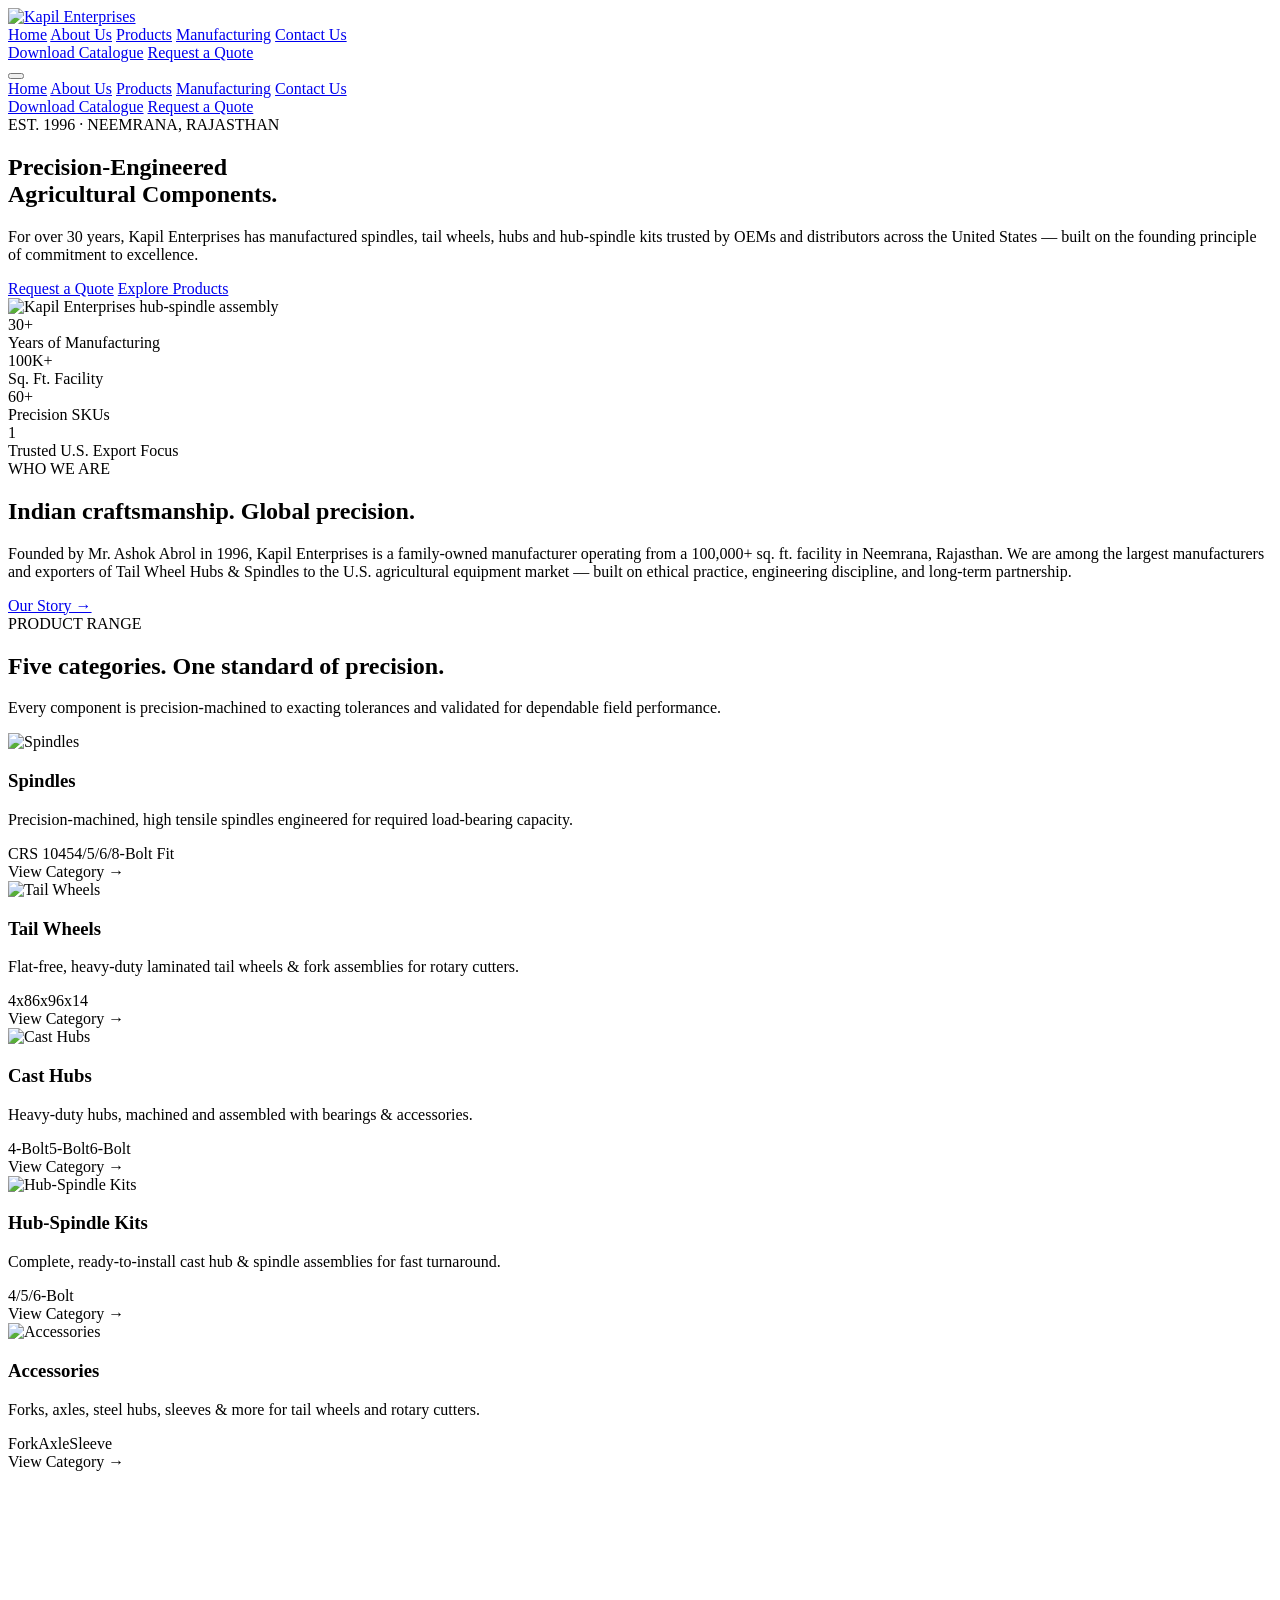
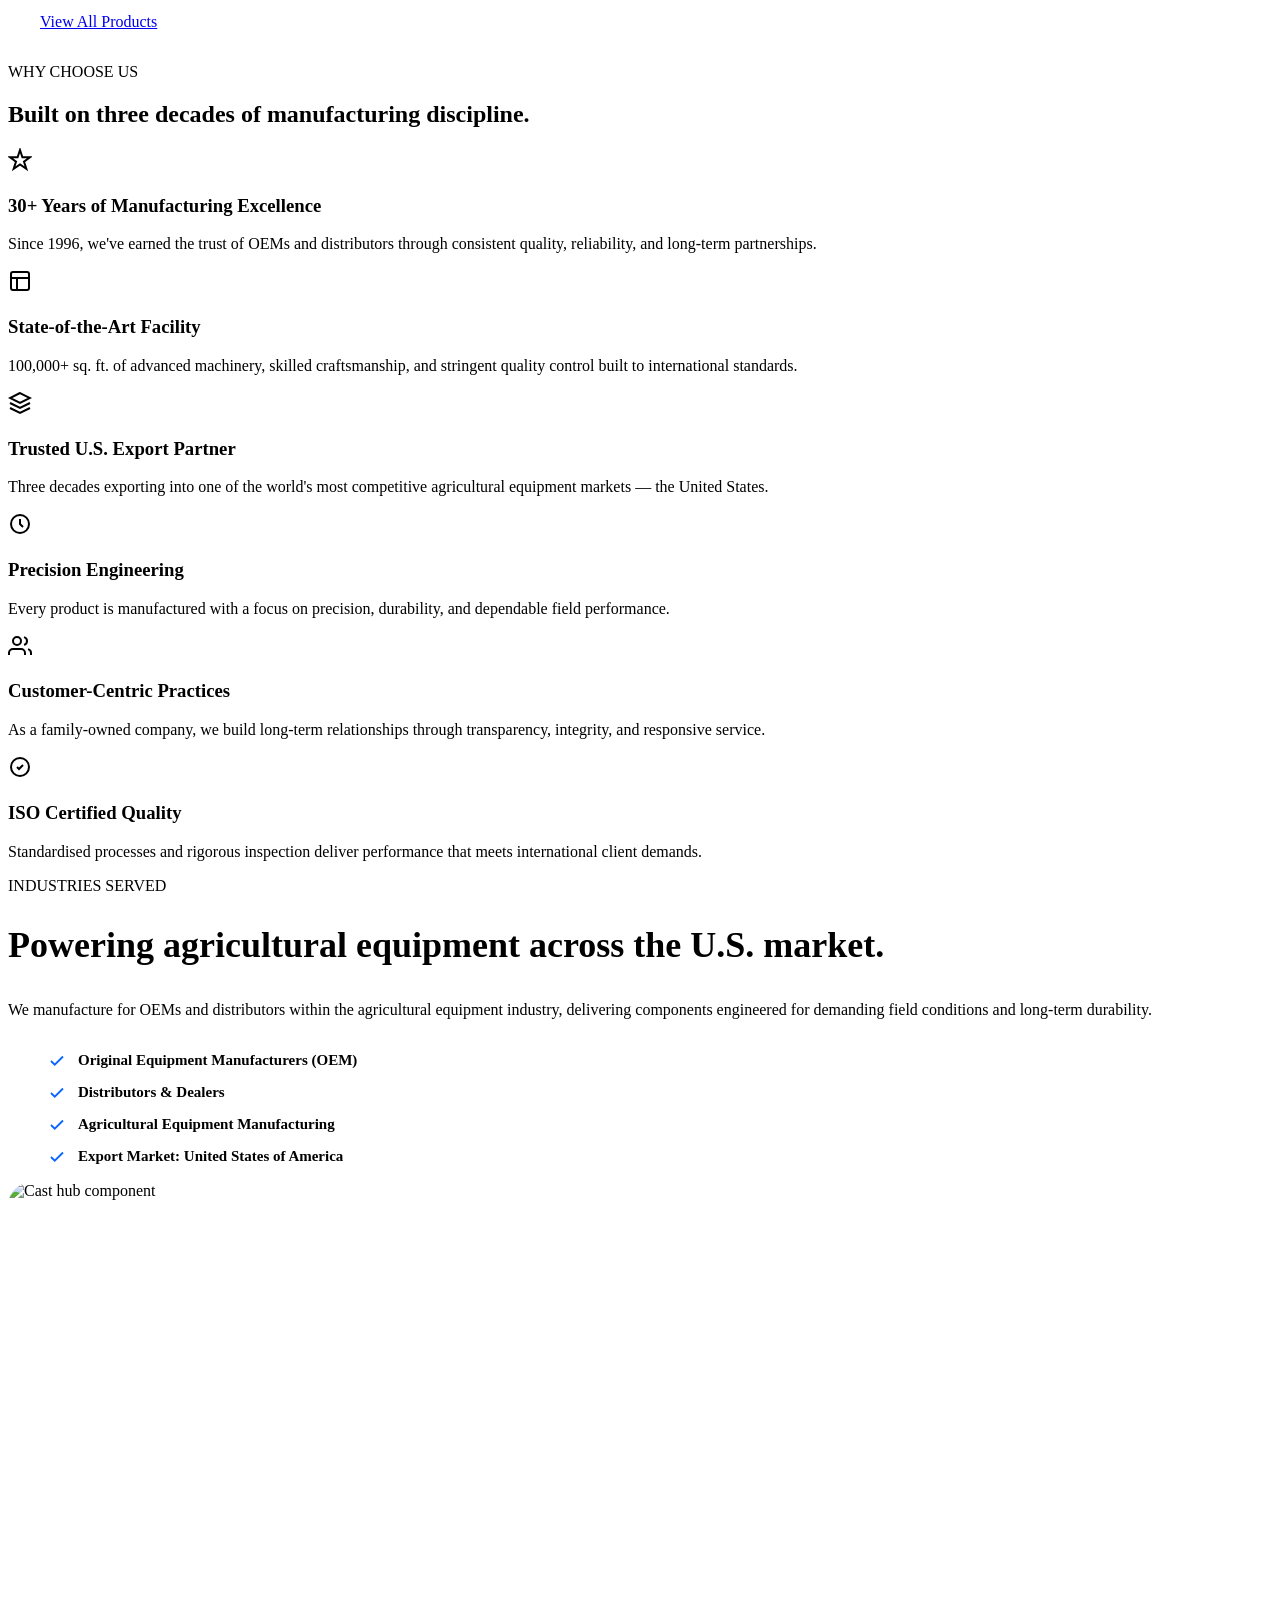
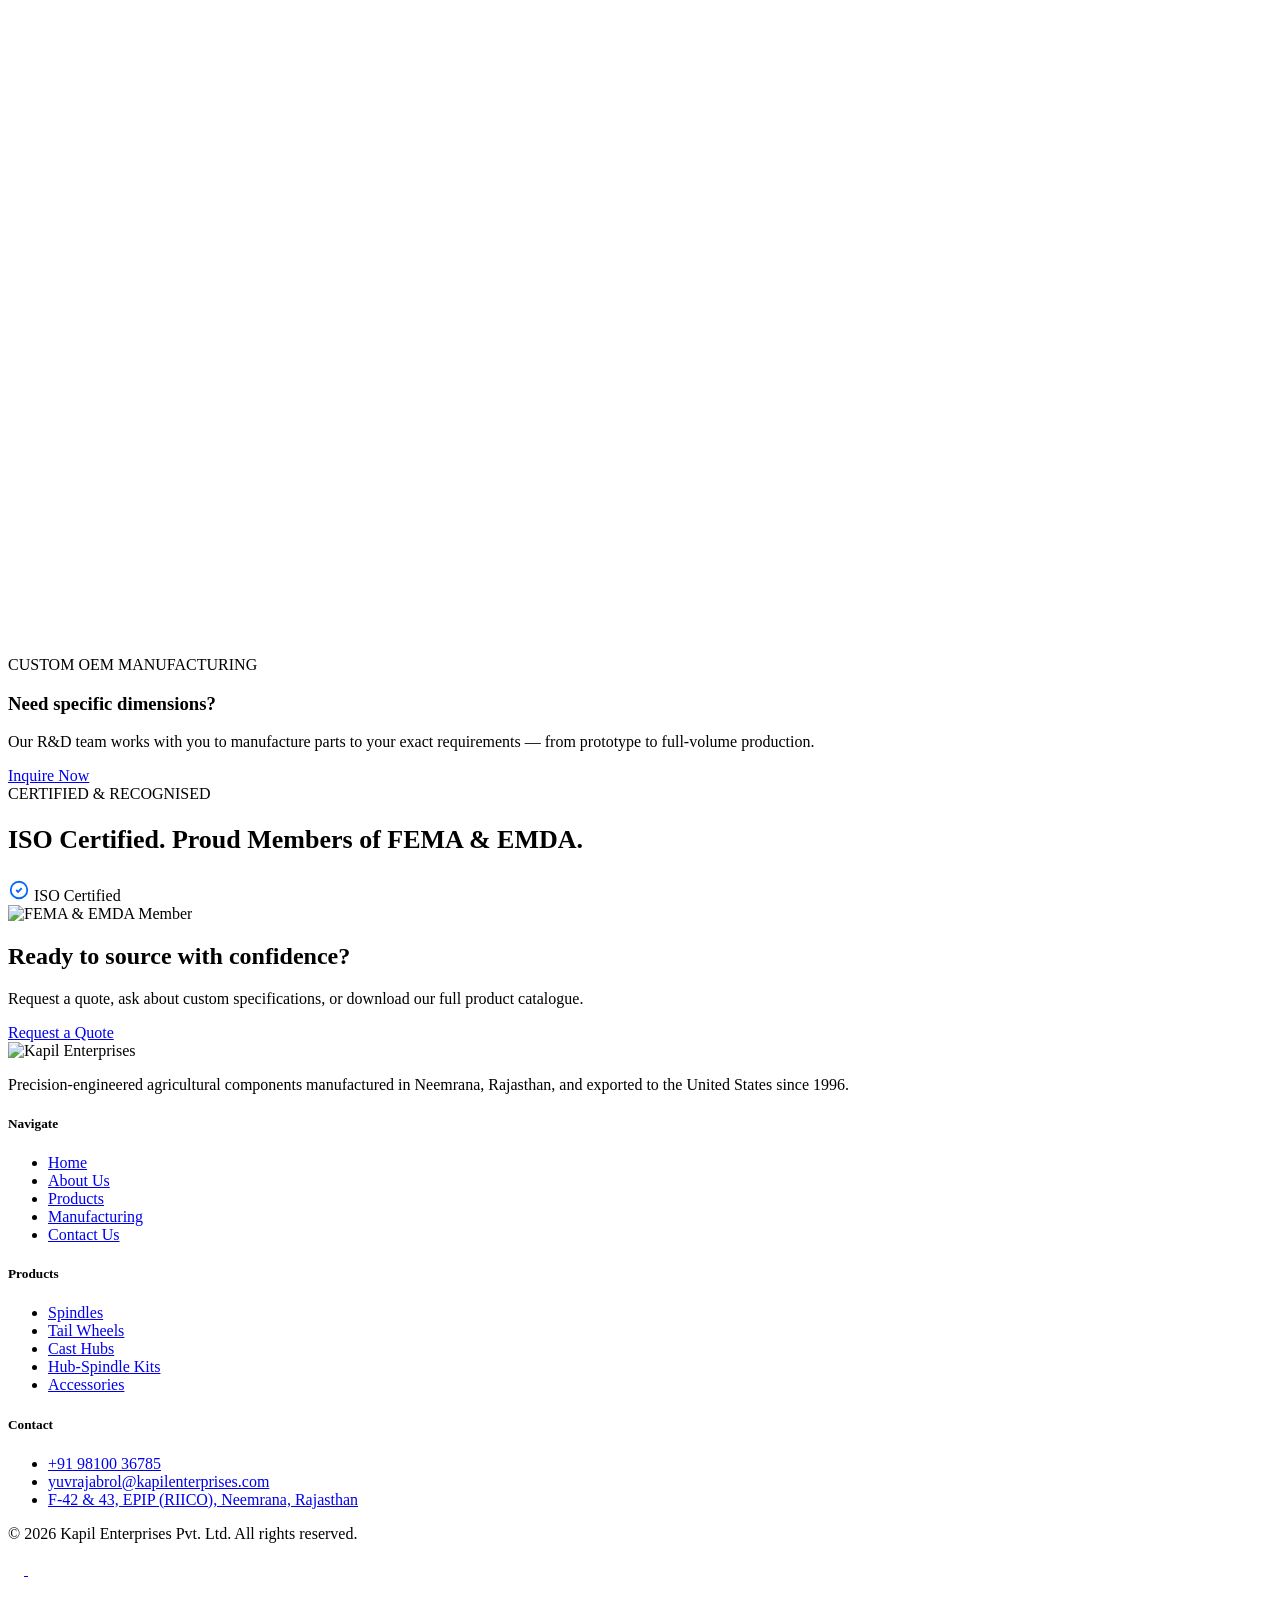
==== index.html @ 3f7c1df2 "Add files via upload" ====
<!DOCTYPE html>
<html lang="en">
<head>
<meta charset="UTF-8">
<meta name="viewport" content="width=device-width, initial-scale=1.0">
<title>Kapil Enterprises | Precision-Engineered Agricultural Components</title>
<meta name="description" content="Kapil Enterprises Pvt. Ltd. — 30+ years manufacturing precision spindles, tail wheels, hubs & hub-spindle kits for the U.S. agricultural equipment market.">
<link rel="stylesheet" href="css/style.css">
</head>
<body>

<!-- ===================== HEADER ===================== -->
<header class="site-header">
  <div class="wrap nav">
    <a href="index.html" class="nav-logo"><img src="images/KEPLLogo.png" alt="Kapil Enterprises"></a>
    <nav class="nav-links">
      <a href="index.html" class="active">Home</a>
      <a href="about.html">About Us</a>
      <a href="products.html">Products</a>
      <a href="manufacturing.html">Manufacturing</a>
      <a href="contact.html">Contact Us</a>
    </nav>
    <div class="nav-cta">
      <a href="contact.html" class="btn btn-secondary btn-sm">Download Catalogue</a>
      <a href="contact.html#inquiry" class="btn btn-primary btn-sm">Request a Quote</a>
    </div>
    <button class="hamburger" aria-label="Menu"><span></span><span></span><span></span></button>
  </div>
  </header>
<div class="mobile-menu">
    <a href="index.html">Home</a>
    <a href="about.html">About Us</a>
    <a href="products.html">Products</a>
    <a href="manufacturing.html">Manufacturing</a>
    <a href="contact.html">Contact Us</a>
    <div class="nav-cta">
      <a href="contact.html" class="btn btn-secondary">Download Catalogue</a>
      <a href="contact.html#inquiry" class="btn btn-primary">Request a Quote</a>
    </div>
  </div>


<!-- ===================== HERO ===================== -->
<section class="hero">
  <div class="wrap hero-grid">
    <div class="reveal in">
      <span class="tag">EST. 1996 · NEEMRANA, RAJASTHAN</span>
      <h1>Precision-Engineered<br>Agricultural Components.</h1>
      <p class="lede">For over 30 years, Kapil Enterprises has manufactured spindles, tail wheels, hubs and hub-spindle kits trusted by OEMs and distributors across the United States — built on the founding principle of commitment to excellence.</p>
      <div class="hero-actions">
        <a href="contact.html#inquiry" class="btn btn-primary">Request a Quote</a>
        <a href="products.html" class="btn btn-secondary">Explore Products</a>
      </div>
    </div>
    <div class="hero-visual reveal in">
      <img src="images/products/spotlight_3.jpg" alt="Kapil Enterprises hub-spindle assembly">
    </div>
  </div>
</section>

<!-- ===================== TRUST STRIP ===================== -->
<div class="stat-strip">
  <div class="wrap stat-grid">
    <div class="reveal"><div class="num" data-count="30" data-suffix="+">30+</div><div class="label">Years of Manufacturing</div></div>
    <div class="reveal"><div class="num" data-count="100" data-suffix="K+">100K+</div><div class="label">Sq. Ft. Facility</div></div>
    <div class="reveal"><div class="num" data-count="60" data-suffix="+">60+</div><div class="label">Precision SKUs</div></div>
    <div class="reveal"><div class="num" data-count="1" data-suffix=" Market">1</div><div class="label">Trusted U.S. Export Focus</div></div>
  </div>
</div>

<!-- ===================== INTRO ===================== -->
<section>
  <div class="wrap">
    <div class="section-head reveal">
      <span class="tag">WHO WE ARE</span>
      <h2>Indian craftsmanship. Global precision.</h2>
      <p>Founded by Mr. Ashok Abrol in 1996, Kapil Enterprises is a family-owned manufacturer operating from a 100,000+ sq. ft. facility in Neemrana, Rajasthan. We are among the largest manufacturers and exporters of Tail Wheel Hubs & Spindles to the U.S. agricultural equipment market — built on ethical practice, engineering discipline, and long-term partnership.</p>
    </div>
    <a href="about.html" class="btn btn-secondary">Our Story →</a>
  </div>
</section>

<!-- ===================== FEATURED PRODUCTS ===================== -->
<section class="section-soft">
  <div class="wrap">
    <div class="section-head reveal">
      <span class="tag">PRODUCT RANGE</span>
      <h2>Five categories. One standard of precision.</h2>
      <p>Every component is precision-machined to exacting tolerances and validated for dependable field performance.</p>
    </div>
    <div class="grid grid-3">

      <div class="card product-card reveal">
        <div class="img-wrap"><img src="images/products/spotlight_0.jpg" alt="Spindles"></div>
        <div class="body">
          <h3>Spindles</h3>
          <p>Precision-machined, high tensile spindles engineered for required load-bearing capacity.</p>
          <div class="specs"><span>CRS 1045</span><span>4/5/6/8-Bolt Fit</span></div>
          <div class="row"><span class="link">View Category →</span></div>
        </div>
      </div>

      <div class="card product-card reveal">
        <div class="img-wrap"><img src="images/products/spotlight_1.jpg" alt="Tail Wheels"></div>
        <div class="body">
          <h3>Tail Wheels</h3>
          <p>Flat-free, heavy-duty laminated tail wheels & fork assemblies for rotary cutters.</p>
          <div class="specs"><span>4x8</span><span>6x9</span><span>6x14</span></div>
          <div class="row"><span class="link">View Category →</span></div>
        </div>
      </div>

      <div class="card product-card reveal">
        <div class="img-wrap"><img src="images/products/spotlight_2.jpg" alt="Cast Hubs"></div>
        <div class="body">
          <h3>Cast Hubs</h3>
          <p>Heavy-duty hubs, machined and assembled with bearings & accessories.</p>
          <div class="specs"><span>4-Bolt</span><span>5-Bolt</span><span>6-Bolt</span></div>
          <div class="row"><span class="link">View Category →</span></div>
        </div>
      </div>

      <div class="card product-card reveal">
        <div class="img-wrap"><img src="images/products/spotlight_3.jpg" alt="Hub-Spindle Kits"></div>
        <div class="body">
          <h3>Hub-Spindle Kits</h3>
          <p>Complete, ready-to-install cast hub & spindle assemblies for fast turnaround.</p>
          <div class="specs"><span>4/5/6-Bolt</span></div>
          <div class="row"><span class="link">View Category →</span></div>
        </div>
      </div>

      <div class="card product-card reveal">
        <div class="img-wrap"><img src="images/products/spotlight_4.jpg" alt="Accessories"></div>
        <div class="body">
          <h3>Accessories</h3>
          <p>Forks, axles, steel hubs, sleeves & more for tail wheels and rotary cutters.</p>
          <div class="specs"><span>Fork</span><span>Axle</span><span>Sleeve</span></div>
          <div class="row"><span class="link">View Category →</span></div>
        </div>
      </div>

      <div class="card reveal" style="display:flex;flex-direction:column;justify-content:center;align-items:flex-start;padding:32px;background:var(--matte);">
        <h3 style="color:#fff;font-size:20px;margin-bottom:12px;">Need the full range?</h3>
        <p style="color:rgba(255,255,255,.6);font-size:14.5px;margin-bottom:24px;">Browse all 5 categories with specifications, or request our complete catalogue.</p>
        <a href="products.html" class="btn btn-primary btn-sm">View All Products</a>
      </div>

    </div>
  </div>
</section>

<!-- ===================== WHY CHOOSE US ===================== -->
<section>
  <div class="wrap">
    <div class="section-head reveal">
      <span class="tag">WHY CHOOSE US</span>
      <h2>Built on three decades of manufacturing discipline.</h2>
    </div>
    <div class="grid grid-3">
      <div class="feature reveal">
        <div class="icon">
          <svg width="24" height="24" viewBox="0 0 24 24" fill="none" stroke="currentColor" stroke-width="2"><path d="M12 2l2.4 7.2H22l-6 4.4 2.3 7.2L12 16.4 5.7 20.8 8 13.6 2 9.2h7.6z"/></svg>
        </div>
        <h3>30+ Years of Manufacturing Excellence</h3>
        <p>Since 1996, we've earned the trust of OEMs and distributors through consistent quality, reliability, and long-term partnerships.</p>
      </div>
      <div class="feature reveal">
        <div class="icon">
          <svg width="24" height="24" viewBox="0 0 24 24" fill="none" stroke="currentColor" stroke-width="2"><rect x="3" y="3" width="18" height="18" rx="2"/><path d="M3 9h18M9 21V9"/></svg>
        </div>
        <h3>State-of-the-Art Facility</h3>
        <p>100,000+ sq. ft. of advanced machinery, skilled craftsmanship, and stringent quality control built to international standards.</p>
      </div>
      <div class="feature reveal">
        <div class="icon">
          <svg width="24" height="24" viewBox="0 0 24 24" fill="none" stroke="currentColor" stroke-width="2"><path d="M12 2L2 7l10 5 10-5-10-5z"/><path d="M2 17l10 5 10-5M2 12l10 5 10-5"/></svg>
        </div>
        <h3>Trusted U.S. Export Partner</h3>
        <p>Three decades exporting into one of the world's most competitive agricultural equipment markets — the United States.</p>
      </div>
      <div class="feature reveal">
        <div class="icon">
          <svg width="24" height="24" viewBox="0 0 24 24" fill="none" stroke="currentColor" stroke-width="2"><circle cx="12" cy="12" r="9"/><path d="M12 7v5l3 3"/></svg>
        </div>
        <h3>Precision Engineering</h3>
        <p>Every product is manufactured with a focus on precision, durability, and dependable field performance.</p>
      </div>
      <div class="feature reveal">
        <div class="icon">
          <svg width="24" height="24" viewBox="0 0 24 24" fill="none" stroke="currentColor" stroke-width="2"><path d="M17 21v-2a4 4 0 00-4-4H5a4 4 0 00-4 4v2"/><circle cx="9" cy="7" r="4"/><path d="M23 21v-2a4 4 0 00-3-3.87M16 3.13a4 4 0 010 7.75"/></svg>
        </div>
        <h3>Customer-Centric Practices</h3>
        <p>As a family-owned company, we build long-term relationships through transparency, integrity, and responsive service.</p>
      </div>
      <div class="feature reveal">
        <div class="icon">
          <svg width="24" height="24" viewBox="0 0 24 24" fill="none" stroke="currentColor" stroke-width="2"><path d="M9 12l2 2 4-4"/><circle cx="12" cy="12" r="9"/></svg>
        </div>
        <h3>ISO Certified Quality</h3>
        <p>Standardised processes and rigorous inspection deliver performance that meets international client demands.</p>
      </div>
    </div>
  </div>
</section>

<!-- ===================== INDUSTRIES / MARKET ===================== -->
<section class="section-soft">
  <div class="wrap">
    <div class="grid grid-2" style="align-items:center;gap:64px;">
      <div class="reveal">
        <span class="tag">INDUSTRIES SERVED</span>
        <h2 style="font-size:clamp(26px,3vw,36px);">Powering agricultural equipment across the U.S. market.</h2>
        <p style="color:var(--ink-soft);font-size:16px;margin-top:18px;line-height:1.7;">We manufacture for OEMs and distributors within the agricultural equipment industry, delivering components engineered for demanding field conditions and long-term durability.</p>
        <ul style="margin-top:28px;display:flex;flex-direction:column;gap:14px;">
          <li style="display:flex;align-items:center;gap:12px;font-weight:600;font-size:15px;">
            <svg width="18" height="18" viewBox="0 0 24 24" fill="none" stroke="#0A66FF" stroke-width="2.5"><path d="M20 6L9 17l-5-5"/></svg>
            Original Equipment Manufacturers (OEM)
          </li>
          <li style="display:flex;align-items:center;gap:12px;font-weight:600;font-size:15px;">
            <svg width="18" height="18" viewBox="0 0 24 24" fill="none" stroke="#0A66FF" stroke-width="2.5"><path d="M20 6L9 17l-5-5"/></svg>
            Distributors & Dealers
          </li>
          <li style="display:flex;align-items:center;gap:12px;font-weight:600;font-size:15px;">
            <svg width="18" height="18" viewBox="0 0 24 24" fill="none" stroke="#0A66FF" stroke-width="2.5"><path d="M20 6L9 17l-5-5"/></svg>
            Agricultural Equipment Manufacturing
          </li>
          <li style="display:flex;align-items:center;gap:12px;font-weight:600;font-size:15px;">
            <svg width="18" height="18" viewBox="0 0 24 24" fill="none" stroke="#0A66FF" stroke-width="2.5"><path d="M20 6L9 17l-5-5"/></svg>
            Export Market: United States of America
          </li>
        </ul>
      </div>
      <div class="reveal" style="border-radius:24px;overflow:hidden;box-shadow:var(--shadow-md);aspect-ratio:4/3.4;">
        <img src="images/products/hub_image4.jpg" alt="Cast hub component" style="width:100%;height:100%;object-fit:cover;">
      </div>
    </div>
  </div>
</section>

<!-- ===================== OEM BANNER ===================== -->
<section>
  <div class="wrap">
    <div class="oem-banner reveal">
      <div class="left">
        <span class="tag" style="margin-bottom:12px;">CUSTOM OEM MANUFACTURING</span>
        <h3>Need specific dimensions?</h3>
        <p>Our R&amp;D team works with you to manufacture parts to your exact requirements — from prototype to full-volume production.</p>
      </div>
      <a href="contact.html#inquiry" class="btn btn-primary">Inquire Now</a>
    </div>
  </div>
</section>

<!-- ===================== CERTIFICATIONS ===================== -->
<section class="section-soft">
  <div class="wrap">
    <div class="section-head center reveal" style="margin-bottom:24px;">
      <span class="tag" style="margin:0 auto 16px;">CERTIFIED & RECOGNISED</span>
      <h2 style="font-size:26px;">ISO Certified. Proud Members of FEMA & EMDA.</h2>
    </div>
    <div class="trust-strip reveal">
      <div class="cert-badge">
        <svg width="22" height="22" viewBox="0 0 24 24" fill="none" stroke="#0A66FF" stroke-width="2"><path d="M9 12l2 2 4-4"/><circle cx="12" cy="12" r="9"/></svg>
        ISO Certified
      </div>
      <img src="images/EMDA_LOGO.jpg" alt="FEMA & EMDA Member">
    </div>
  </div>
</section>

<!-- ===================== QUICK INQUIRY ===================== -->
<section>
  <div class="wrap">
    <div class="cta-banner reveal">
      <div>
        <h2>Ready to source with confidence?</h2>
        <p>Request a quote, ask about custom specifications, or download our full product catalogue.</p>
      </div>
      <div class="actions">
        <a href="contact.html#inquiry" class="btn btn-primary">Request a Quote</a>
        <a href="contact.html" class="btn btn-secondary" style="background:transparent;color:#fff;border-color:rgba(255,255,255,.25);">Download Catalogue</a>
      </div>
    </div>
  </div>
</section>

<!-- ===================== FOOTER ===================== -->
<footer>
  <div class="wrap">
    <div class="footer-grid">
      <div class="footer-brand">
        <img src="images/KEPLLogo.png" alt="Kapil Enterprises">
        <p>Precision-engineered agricultural components manufactured in Neemrana, Rajasthan, and exported to the United States since 1996.</p>
      </div>
      <div class="footer-col">
        <h5>Navigate</h5>
        <ul>
          <li><a href="index.html">Home</a></li>
          <li><a href="about.html">About Us</a></li>
          <li><a href="products.html">Products</a></li>
          <li><a href="manufacturing.html">Manufacturing</a></li>
          <li><a href="contact.html">Contact Us</a></li>
        </ul>
      </div>
      <div class="footer-col">
        <h5>Products</h5>
        <ul>
          <li><a href="products.html#spindles">Spindles</a></li>
          <li><a href="products.html#tail-wheels">Tail Wheels</a></li>
          <li><a href="products.html#cast-hubs">Cast Hubs</a></li>
          <li><a href="products.html#hub-spindle-kits">Hub-Spindle Kits</a></li>
          <li><a href="products.html#accessories">Accessories</a></li>
        </ul>
      </div>
      <div class="footer-col">
        <h5>Contact</h5>
        <ul>
          <li><a href="tel:+919810036785">+91 98100 36785</a></li>
          <li><a href="mailto:yuvrajabrol@kapilenterprises.com">yuvrajabrol@kapilenterprises.com</a></li>
          <li><a href="#">F-42 & 43, EPIP (RIICO), Neemrana, Rajasthan</a></li>
        </ul>
      </div>
    </div>
    <div class="footer-bottom">
      <p>© 2026 Kapil Enterprises Pvt. Ltd. All rights reserved.</p>
      <div class="footer-social">
        <a href="https://www.linkedin.com/company/agkapil/about/" aria-label="LinkedIn" target="_blank" rel="noopener">
          <svg width="16" height="16" viewBox="0 0 24 24" fill="#fff"><path d="M20.45 20.45h-3.55v-5.57c0-1.33-.02-3.03-1.85-3.03-1.85 0-2.14 1.45-2.14 2.94v5.66H9.36V9h3.41v1.56h.05c.47-.9 1.63-1.85 3.36-1.85 3.6 0 4.27 2.37 4.27 5.45v6.29zM5.34 7.43a2.06 2.06 0 110-4.12 2.06 2.06 0 010 4.12zM7.12 20.45H3.56V9h3.56v11.45z"/></svg>
        </a>
        <a href="https://wa.me/919810036785" aria-label="WhatsApp" target="_blank" rel="noopener">
          <svg width="16" height="16" viewBox="0 0 24 24" fill="#fff"><path d="M12 2a10 10 0 00-8.5 15.2L2 22l4.9-1.5A10 10 0 1012 2zm0 18.2a8.16 8.16 0 01-4.2-1.15l-.3-.18-3 .9.9-2.9-.2-.3A8.2 8.2 0 1120.2 12 8.2 8.2 0 0112 20.2zm4.5-6.15c-.24-.12-1.44-.71-1.66-.79s-.38-.12-.55.12-.63.79-.78.95-.29.18-.53.06a6.6 6.6 0 01-1.95-1.2 7.3 7.3 0 01-1.35-1.68c-.14-.24 0-.37.11-.5s.24-.28.35-.42a1.6 1.6 0 00.24-.4.44.44 0 000-.42c-.06-.12-.55-1.32-.75-1.8s-.4-.42-.55-.42h-.47a.9.9 0 00-.65.3 2.75 2.75 0 00-.86 2 4.78 4.78 0 001 2.5 10.9 10.9 0 004.2 3.7c1.47.63 2.05.7 2.79.6a2.4 2.4 0 001.57-1.1 1.9 1.9 0 00.13-1.1c-.06-.1-.22-.16-.45-.28z"/></svg>
        </a>
      </div>
    </div>
  </div>
</footer>

<a href="https://wa.me/919810036785" class="wa-float" aria-label="Chat on WhatsApp" target="_blank" rel="noopener">
  <svg width="28" height="28" viewBox="0 0 24 24" fill="#fff"><path d="M12 2a10 10 0 00-8.5 15.2L2 22l4.9-1.5A10 10 0 1012 2zm0 18.2a8.16 8.16 0 01-4.2-1.15l-.3-.18-3 .9.9-2.9-.2-.3A8.2 8.2 0 1120.2 12 8.2 8.2 0 0112 20.2zm4.5-6.15c-.24-.12-1.44-.71-1.66-.79s-.38-.12-.55.12-.63.79-.78.95-.29.18-.53.06a6.6 6.6 0 01-1.95-1.2 7.3 7.3 0 01-1.35-1.68c-.14-.24 0-.37.11-.5s.24-.28.35-.42a1.6 1.6 0 00.24-.4.44.44 0 000-.42c-.06-.12-.55-1.32-.75-1.8s-.4-.42-.55-.42h-.47a.9.9 0 00-.65.3 2.75 2.75 0 00-.86 2 4.78 4.78 0 001 2.5 10.9 10.9 0 004.2 3.7c1.47.63 2.05.7 2.79.6a2.4 2.4 0 001.57-1.1 1.9 1.9 0 00.13-1.1c-.06-.1-.22-.16-.45-.28z"/></svg>
</a>

<script src="js/main.js"></script>
</body>
</html>
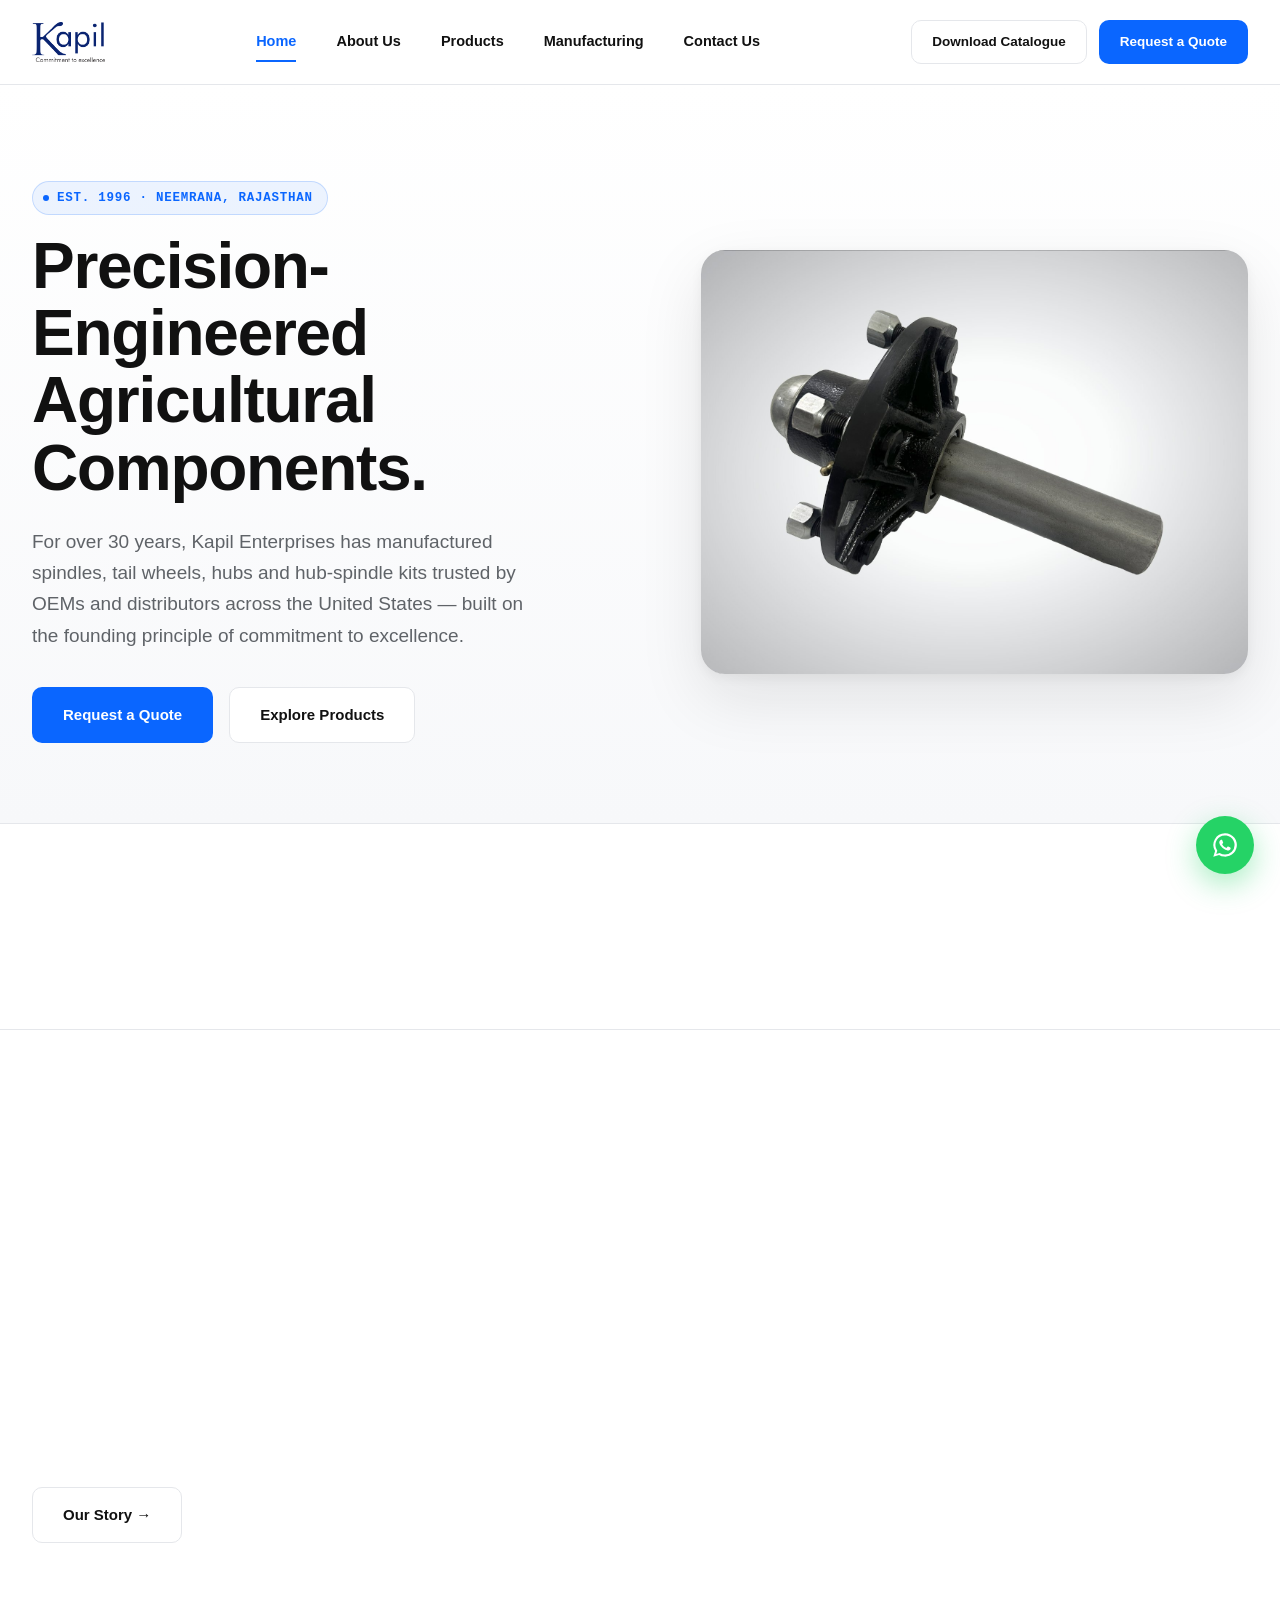
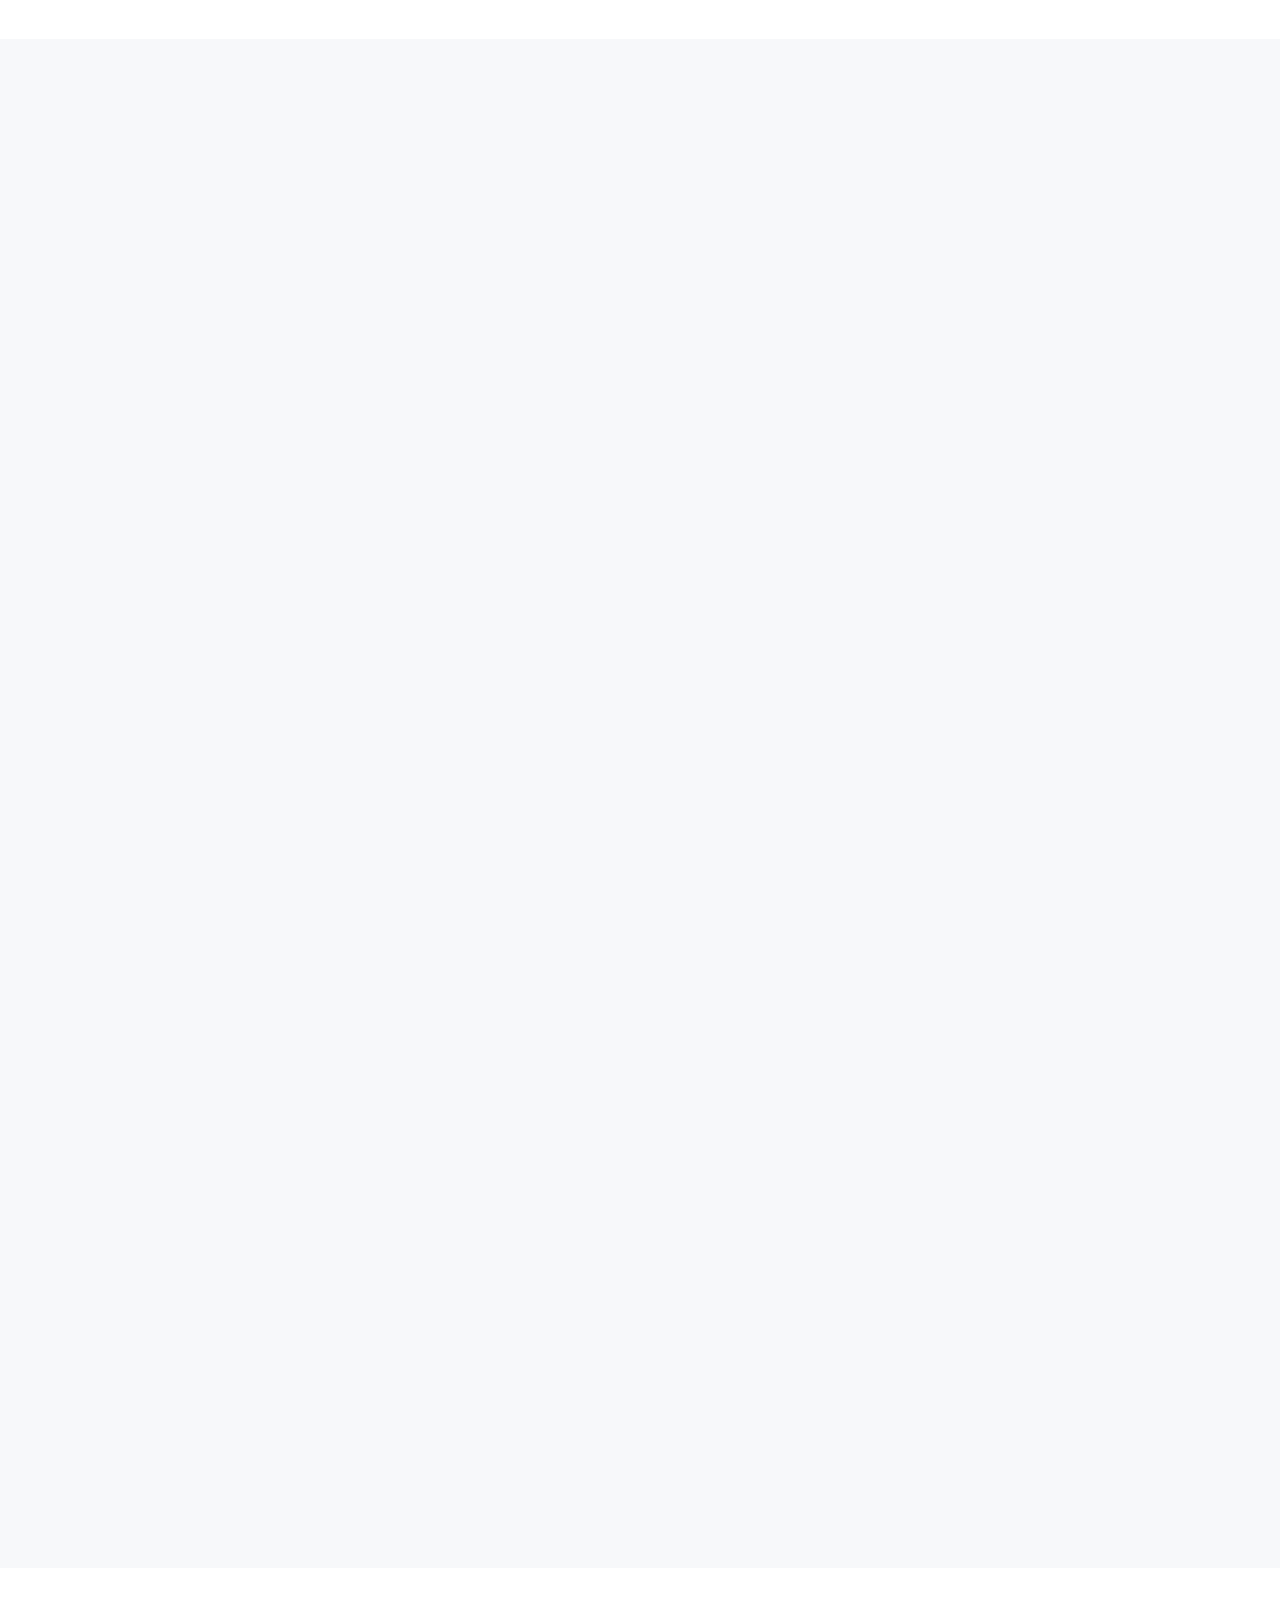
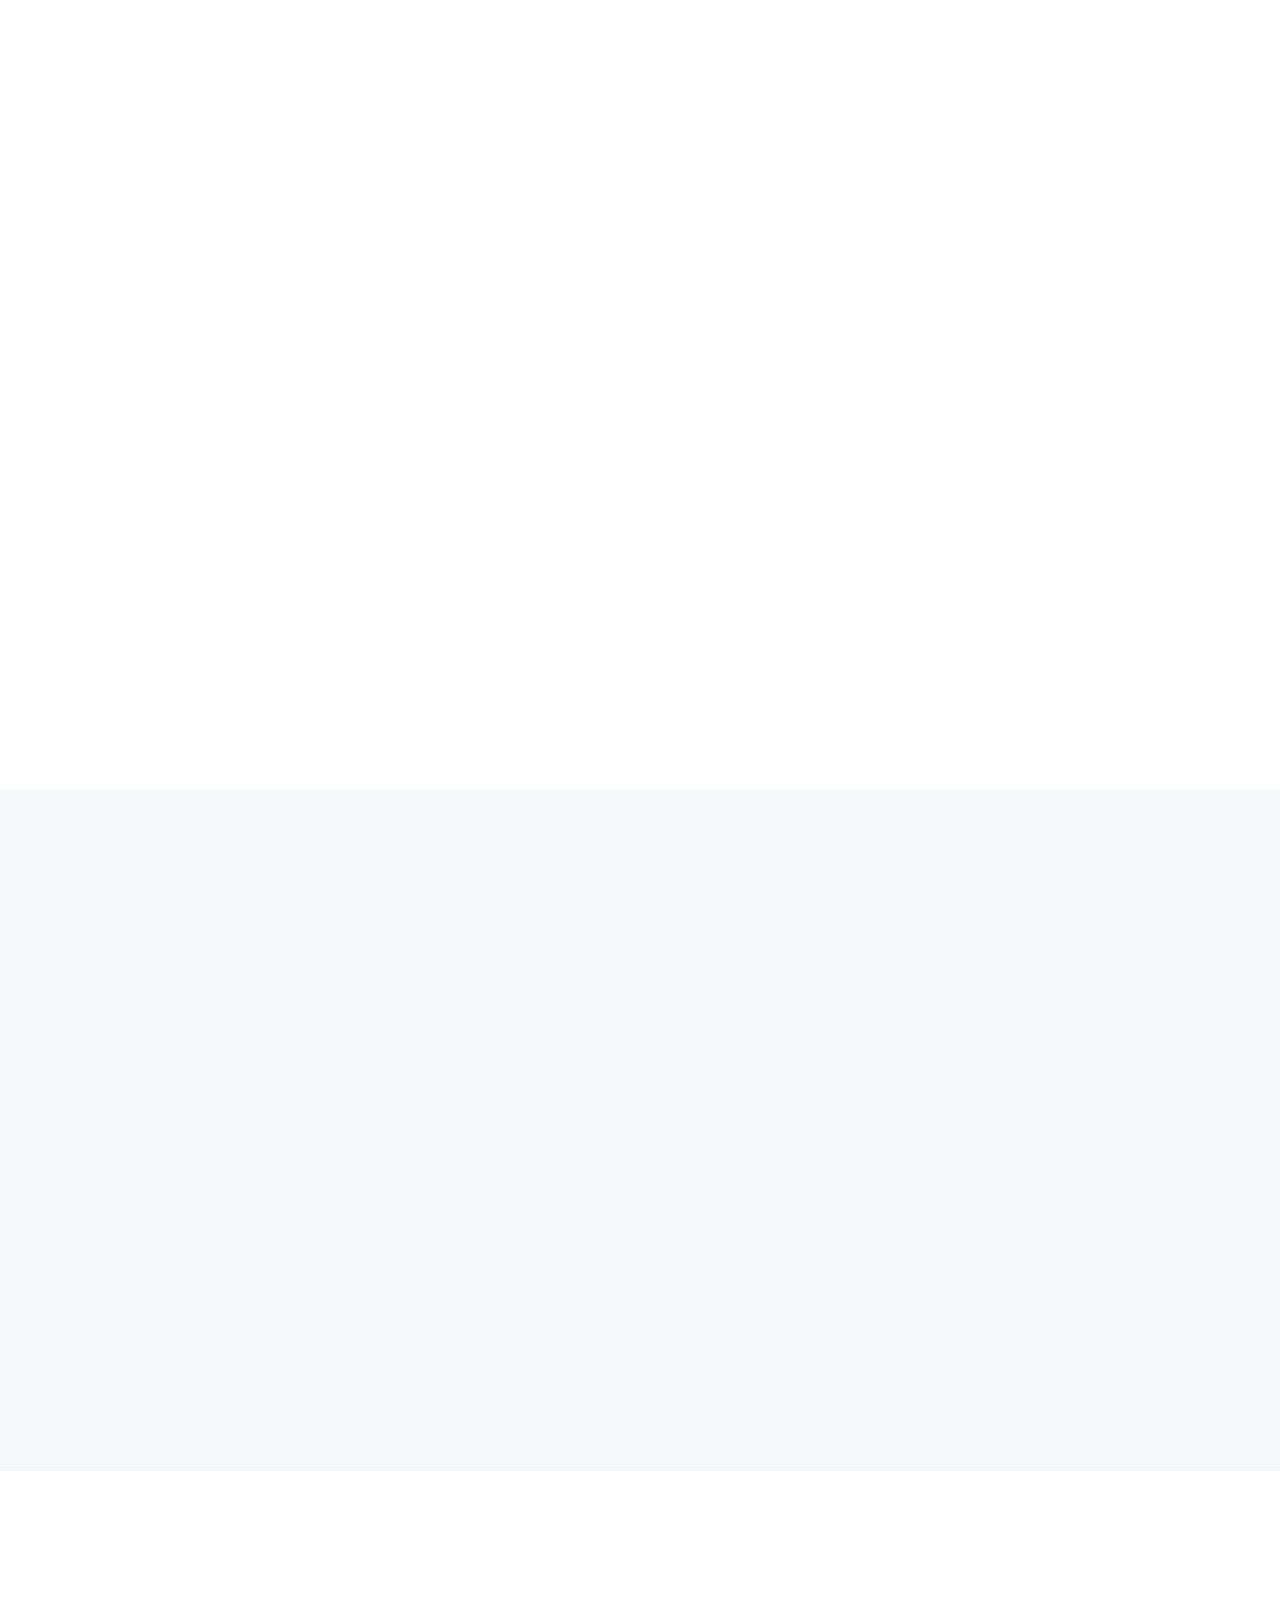
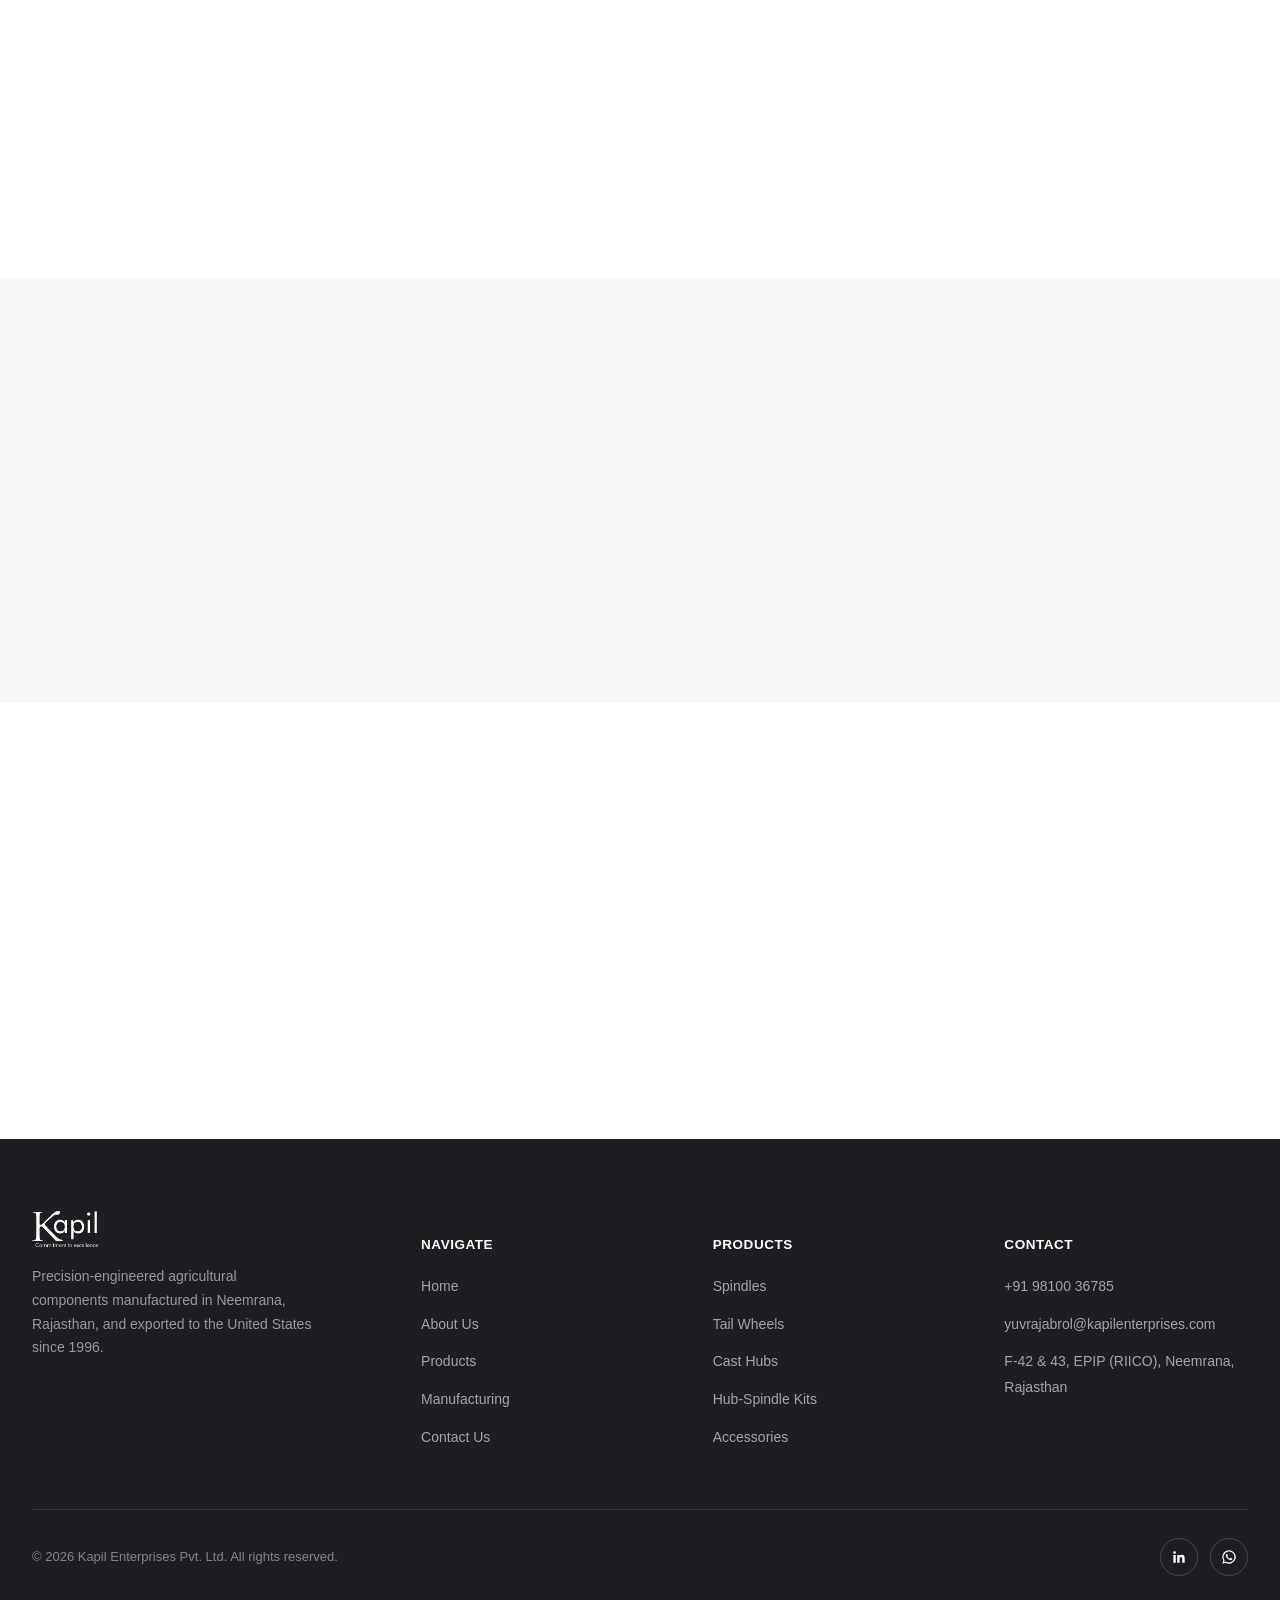
==== commit 22679918: "Update index.html" ====
--- a/index.html
+++ b/index.html
@@ -5,14 +5,14 @@
 <meta name="viewport" content="width=device-width, initial-scale=1.0">
 <title>Kapil Enterprises | Precision-Engineered Agricultural Components</title>
 <meta name="description" content="Kapil Enterprises Pvt. Ltd. — 30+ years manufacturing precision spindles, tail wheels, hubs & hub-spindle kits for the U.S. agricultural equipment market.">
-<link rel="stylesheet" href="css/style.css">
+<link rel="stylesheet" href="style.css">
 </head>
 <body>
 
 <!-- ===================== HEADER ===================== -->
 <header class="site-header">
   <div class="wrap nav">
-    <a href="index.html" class="nav-logo"><img src="images/KEPLLogo.png" alt="Kapil Enterprises"></a>
+    <a href="index.html" class="nav-logo"><img src="KEPLLogo.png" alt="Kapil Enterprises"></a>
     <nav class="nav-links">
       <a href="index.html" class="active">Home</a>
       <a href="about.html">About Us</a>
@@ -53,7 +53,7 @@
       </div>
     </div>
     <div class="hero-visual reveal in">
-      <img src="images/products/spotlight_3.jpg" alt="Kapil Enterprises hub-spindle assembly">
+      <img src="spotlight_3.jpg" alt="Kapil Enterprises hub-spindle assembly">
     </div>
   </div>
 </section>
@@ -91,7 +91,7 @@
     <div class="grid grid-3">
 
       <div class="card product-card reveal">
-        <div class="img-wrap"><img src="images/products/spotlight_0.jpg" alt="Spindles"></div>
+        <div class="img-wrap"><img src="spotlight_0.jpg" alt="Spindles"></div>
         <div class="body">
           <h3>Spindles</h3>
           <p>Precision-machined, high tensile spindles engineered for required load-bearing capacity.</p>
@@ -101,7 +101,7 @@
       </div>
 
       <div class="card product-card reveal">
-        <div class="img-wrap"><img src="images/products/spotlight_1.jpg" alt="Tail Wheels"></div>
+        <div class="img-wrap"><img src="spotlight_1.jpg" alt="Tail Wheels"></div>
         <div class="body">
           <h3>Tail Wheels</h3>
           <p>Flat-free, heavy-duty laminated tail wheels & fork assemblies for rotary cutters.</p>
@@ -111,7 +111,7 @@
       </div>
 
       <div class="card product-card reveal">
-        <div class="img-wrap"><img src="images/products/spotlight_2.jpg" alt="Cast Hubs"></div>
+        <div class="img-wrap"><img src="spotlight_2.jpg" alt="Cast Hubs"></div>
         <div class="body">
           <h3>Cast Hubs</h3>
           <p>Heavy-duty hubs, machined and assembled with bearings & accessories.</p>
@@ -121,7 +121,7 @@
       </div>
 
       <div class="card product-card reveal">
-        <div class="img-wrap"><img src="images/products/spotlight_3.jpg" alt="Hub-Spindle Kits"></div>
+        <div class="img-wrap"><img src="spotlight_3.jpg" alt="Hub-Spindle Kits"></div>
         <div class="body">
           <h3>Hub-Spindle Kits</h3>
           <p>Complete, ready-to-install cast hub & spindle assemblies for fast turnaround.</p>
@@ -131,7 +131,7 @@
       </div>
 
       <div class="card product-card reveal">
-        <div class="img-wrap"><img src="images/products/spotlight_4.jpg" alt="Accessories"></div>
+        <div class="img-wrap"><img src="spotlight_4.jpg" alt="Accessories"></div>
         <div class="body">
           <h3>Accessories</h3>
           <p>Forks, axles, steel hubs, sleeves & more for tail wheels and rotary cutters.</p>
@@ -232,7 +232,7 @@
         </ul>
       </div>
       <div class="reveal" style="border-radius:24px;overflow:hidden;box-shadow:var(--shadow-md);aspect-ratio:4/3.4;">
-        <img src="images/products/hub_image4.jpg" alt="Cast hub component" style="width:100%;height:100%;object-fit:cover;">
+        <img src="hub_image4.jpg" alt="Cast hub component" style="width:100%;height:100%;object-fit:cover;">
       </div>
     </div>
   </div>
@@ -264,7 +264,7 @@
         <svg width="22" height="22" viewBox="0 0 24 24" fill="none" stroke="#0A66FF" stroke-width="2"><path d="M9 12l2 2 4-4"/><circle cx="12" cy="12" r="9"/></svg>
         ISO Certified
       </div>
-      <img src="images/EMDA_LOGO.jpg" alt="FEMA & EMDA Member">
+      <img src="EMDA_LOGO.jpg" alt="FEMA & EMDA Member">
     </div>
   </div>
 </section>
@@ -290,7 +290,7 @@
   <div class="wrap">
     <div class="footer-grid">
       <div class="footer-brand">
-        <img src="images/KEPLLogo.png" alt="Kapil Enterprises">
+        <img src="KEPLLogo.png" alt="Kapil Enterprises">
         <p>Precision-engineered agricultural components manufactured in Neemrana, Rajasthan, and exported to the United States since 1996.</p>
       </div>
       <div class="footer-col">
--- a/style.css
+++ b/style.css
@@ -0,0 +1,419 @@
+/* ============================================
+   KAPIL ENTERPRISES — Design System
+   Precision Engineering / Industrial Premium
+   ============================================ */
+
+@import url('https://fonts.googleapis.com/css2?family=Manrope:wght@400;500;600;700;800&family=Inter:wght@400;500;600&family=JetBrains+Mono:wght@500;600&display=swap');
+
+:root{
+  --bg:#FFFFFF;
+  --bg-soft:#F7F8FA;
+  --card:#FFFFFF;
+  --ink:#111111;
+  --ink-soft:#5F6368;
+  --accent:#0A66FF;
+  --accent-hover:#0056D6;
+  --matte:#1C1E22;
+  --border:#E5E7EB;
+  --radius:16px;
+  --radius-sm:10px;
+  --shadow-sm:0 1px 2px rgba(17,17,17,.04), 0 1px 1px rgba(17,17,17,.03);
+  --shadow-md:0 8px 24px rgba(17,17,17,.06), 0 2px 6px rgba(17,17,17,.04);
+  --shadow-lg:0 24px 64px rgba(17,17,17,.10), 0 4px 12px rgba(17,17,17,.05);
+  --max:1280px;
+  --font-display:'Manrope', sans-serif;
+  --font-body:'Inter', sans-serif;
+  --font-mono:'JetBrains Mono', monospace;
+}
+
+*{box-sizing:border-box;}
+html{scroll-behavior:smooth;}
+body{
+  margin:0;
+  font-family:var(--font-body);
+  color:var(--ink);
+  background:var(--bg);
+  -webkit-font-smoothing:antialiased;
+  line-height:1.6;
+}
+img{max-width:100%;display:block;}
+a{color:inherit;text-decoration:none;}
+button{font-family:inherit;cursor:pointer;}
+h1,h2,h3,h4{font-family:var(--font-display);font-weight:800;letter-spacing:-0.02em;margin:0;color:var(--ink);}
+p{margin:0;}
+ul{margin:0;padding:0;list-style:none;}
+
+.wrap{max-width:var(--max);margin:0 auto;padding:0 32px;}
+@media (max-width:768px){ .wrap{padding:0 20px;} }
+
+/* ---------- Part-number motif (signature element) ---------- */
+.tag{
+  display:inline-flex;
+  align-items:center;
+  gap:8px;
+  font-family:var(--font-mono);
+  font-size:12.5px;
+  font-weight:600;
+  letter-spacing:.06em;
+  text-transform:uppercase;
+  color:var(--accent);
+  background:rgba(10,102,255,.07);
+  border:1px solid rgba(10,102,255,.18);
+  padding:6px 14px 6px 10px;
+  border-radius:999px;
+  margin-bottom:18px;
+}
+.tag::before{
+  content:"";
+  width:6px;height:6px;border-radius:50%;
+  background:var(--accent);
+  flex-shrink:0;
+}
+
+/* ---------- Buttons ---------- */
+.btn{
+  display:inline-flex;align-items:center;justify-content:center;gap:8px;
+  padding:15px 30px;
+  border-radius:10px;
+  font-weight:700;
+  font-size:15px;
+  border:1.5px solid transparent;
+  transition:all .25s cubic-bezier(.4,0,.2,1);
+  white-space:nowrap;
+}
+.btn-primary{background:var(--accent);color:#fff;}
+.btn-primary:hover{background:var(--accent-hover);transform:translateY(-2px);box-shadow:0 10px 24px rgba(10,102,255,.28);}
+.btn-secondary{background:#fff;color:var(--ink);border-color:var(--border);}
+.btn-secondary:hover{border-color:var(--accent);color:var(--accent);transform:translateY(-2px);}
+.btn-dark{background:var(--matte);color:#fff;}
+.btn-dark:hover{background:#000;transform:translateY(-2px);}
+.btn-sm{padding:10px 20px;font-size:13.5px;}
+
+/* ---------- Header / Nav ---------- */
+.site-header{
+  position:sticky;top:0;z-index:1000;
+  background:rgba(255,255,255,.85);
+  backdrop-filter:blur(16px) saturate(180%);
+  -webkit-backdrop-filter:blur(16px) saturate(180%);
+  border-bottom:1px solid var(--border);
+}
+.nav{
+  display:flex;align-items:center;justify-content:space-between;
+  height:84px;
+}
+.nav-logo img{height:40px;width:auto;}
+.nav-links{display:flex;align-items:center;gap:40px;}
+.nav-links a{
+  font-size:14.5px;font-weight:600;color:var(--ink);
+  position:relative;padding:8px 0;
+  transition:color .2s;
+}
+.nav-links a::after{
+  content:"";position:absolute;left:0;bottom:0;width:0;height:2px;
+  background:var(--accent);transition:width .25s ease;
+}
+.nav-links a:hover{color:var(--accent);}
+.nav-links a:hover::after,.nav-links a.active::after{width:100%;}
+.nav-links a.active{color:var(--accent);}
+.nav-cta{display:flex;align-items:center;gap:12px;}
+.hamburger{display:none;flex-direction:column;gap:5px;background:none;border:none;padding:8px;}
+.hamburger span{width:24px;height:2px;background:var(--ink);border-radius:2px;transition:.3s;}
+
+.mobile-menu{
+  display:none;
+  position:fixed;inset:84px 0 0 0;
+  background:#fff;z-index:999;
+  padding:32px;
+  overflow-y:auto;
+}
+.mobile-menu.open{display:block;}
+.mobile-menu a{
+  display:block;padding:18px 0;font-size:20px;font-weight:700;
+  border-bottom:1px solid var(--border);
+}
+.mobile-menu .nav-cta{flex-direction:column;margin-top:24px;align-items:stretch;}
+
+@media (max-width:900px){
+  .nav-links{display:none;}
+  .nav-cta{display:none;}
+  .hamburger{display:flex;}
+  .nav{height:72px;}
+  .nav-logo img{height:34px;}
+}
+
+/* ---------- Hero ---------- */
+.hero{
+  padding:96px 0 80px;
+  background:linear-gradient(180deg,#fff 0%,var(--bg-soft) 100%);
+}
+.hero-grid{display:grid;grid-template-columns:1.05fr .95fr;gap:64px;align-items:center;}
+.hero h1{font-size:clamp(38px,5vw,64px);line-height:1.05;}
+.hero .lede{font-size:19px;color:var(--ink-soft);margin-top:24px;max-width:520px;line-height:1.65;}
+.hero-actions{display:flex;gap:16px;margin-top:36px;flex-wrap:wrap;}
+.hero-visual{
+  position:relative;border-radius:24px;overflow:hidden;
+  box-shadow:var(--shadow-lg);
+  aspect-ratio:4/3.1;
+  background:var(--bg-soft);
+}
+.hero-visual img{width:100%;height:100%;object-fit:cover;}
+@media (max-width:900px){
+  .hero-grid{grid-template-columns:1fr;gap:40px;}
+  .hero{padding:56px 0 56px;}
+}
+
+/* ---------- Section scaffolding ---------- */
+section{padding:96px 0;}
+.section-soft{background:var(--bg-soft);}
+.section-dark{background:var(--matte);color:#fff;}
+.section-dark .ink-soft{color:rgba(255,255,255,.6);}
+.section-head{max-width:680px;margin-bottom:56px;}
+.section-head.center{margin-left:auto;margin-right:auto;text-align:center;}
+.section-head h2{font-size:clamp(28px,3.4vw,42px);line-height:1.15;}
+.section-head p{color:var(--ink-soft);font-size:17px;margin-top:16px;line-height:1.65;}
+@media (max-width:768px){ section{padding:64px 0;} }
+
+/* ---------- Cards / Grids ---------- */
+.grid{display:grid;gap:28px;}
+.grid-3{grid-template-columns:repeat(3,1fr);}
+.grid-4{grid-template-columns:repeat(4,1fr);}
+.grid-2{grid-template-columns:repeat(2,1fr);}
+@media (max-width:900px){
+  .grid-3,.grid-4{grid-template-columns:repeat(2,1fr);}
+}
+@media (max-width:600px){
+  .grid-3,.grid-4,.grid-2{grid-template-columns:1fr;}
+}
+
+.card{
+  background:var(--card);
+  border:1px solid var(--border);
+  border-radius:var(--radius);
+  overflow:hidden;
+  transition:transform .3s cubic-bezier(.4,0,.2,1), box-shadow .3s;
+}
+.card:hover{transform:translateY(-6px);box-shadow:var(--shadow-md);}
+
+.product-card{display:flex;flex-direction:column;}
+.product-card .img-wrap{aspect-ratio:4/3;overflow:hidden;background:var(--bg-soft);}
+.product-card .img-wrap img{width:100%;height:100%;object-fit:cover;transition:transform .5s ease;}
+.product-card:hover .img-wrap img{transform:scale(1.06);}
+.product-card .body{padding:26px 24px 28px;}
+.product-card .body h3{font-size:19px;margin-bottom:8px;}
+.product-card .body p{color:var(--ink-soft);font-size:14.5px;line-height:1.6;}
+.product-card .body .specs{margin-top:16px;display:flex;flex-wrap:wrap;gap:8px;}
+.product-card .body .specs span{
+  font-family:var(--font-mono);font-size:11.5px;font-weight:600;
+  color:var(--ink-soft);background:var(--bg-soft);border:1px solid var(--border);
+  padding:4px 9px;border-radius:6px;
+}
+.product-card .body .row{display:flex;align-items:center;justify-content:space-between;margin-top:20px;}
+.product-card .body .link{color:var(--accent);font-weight:700;font-size:14px;}
+
+/* ---------- Stat / highlight strip ---------- */
+.stat-strip{border-top:1px solid var(--border);border-bottom:1px solid var(--border);padding:52px 0;}
+.stat-grid{display:grid;grid-template-columns:repeat(4,1fr);gap:24px;text-align:center;}
+.stat-grid .num{font-family:var(--font-display);font-weight:800;font-size:clamp(32px,3.6vw,46px);color:var(--accent);}
+.stat-grid .label{font-size:13.5px;color:var(--ink-soft);margin-top:6px;font-weight:600;letter-spacing:.02em;}
+@media (max-width:768px){ .stat-grid{grid-template-columns:repeat(2,1fr);row-gap:36px;} }
+
+/* ---------- Icon feature ---------- */
+.feature{padding:8px 0;}
+.feature .icon{
+  width:52px;height:52px;border-radius:14px;
+  background:rgba(10,102,255,.08);
+  display:flex;align-items:center;justify-content:center;
+  color:var(--accent);margin-bottom:20px;
+}
+.feature h3{font-size:18px;margin-bottom:10px;}
+.feature p{color:var(--ink-soft);font-size:14.5px;line-height:1.65;}
+
+/* ---------- Timeline / Process ---------- */
+.process-strip{display:grid;grid-template-columns:repeat(5,1fr);gap:0;position:relative;}
+.process-step{padding:0 20px;position:relative;}
+.process-step .n{
+  font-family:var(--font-mono);color:var(--accent);font-weight:600;font-size:13px;
+  display:block;margin-bottom:14px;
+}
+.process-step h4{font-size:16px;margin-bottom:8px;}
+.process-step p{font-size:13.5px;color:var(--ink-soft);line-height:1.6;}
+.process-line{position:absolute;top:6px;left:0;right:0;height:1px;background:var(--border);z-index:0;}
+@media (max-width:900px){
+  .process-strip{grid-template-columns:1fr;gap:32px;}
+  .process-line{display:none;}
+}
+
+/* ---------- CTA banner ---------- */
+.cta-banner{
+  background:var(--matte);
+  border-radius:28px;
+  padding:64px;
+  display:flex;align-items:center;justify-content:space-between;gap:40px;
+  color:#fff;
+}
+.cta-banner h2{color:#fff;font-size:clamp(26px,3vw,34px);}
+.cta-banner p{color:rgba(255,255,255,.65);margin-top:12px;font-size:15.5px;max-width:440px;}
+.cta-banner .actions{display:flex;gap:14px;flex-shrink:0;flex-wrap:wrap;}
+@media (max-width:800px){
+  .cta-banner{flex-direction:column;align-items:flex-start;padding:40px 28px;}
+}
+
+/* OEM inline banner */
+.oem-banner{
+  border:1.5px solid var(--border);
+  border-radius:var(--radius);
+  background:var(--bg-soft);
+  padding:40px 44px;
+  display:flex;align-items:center;justify-content:space-between;gap:32px;
+  flex-wrap:wrap;
+}
+.oem-banner .left{flex:1;min-width:280px;}
+.oem-banner h3{font-size:21px;margin-bottom:8px;}
+.oem-banner p{color:var(--ink-soft);font-size:14.5px;max-width:520px;}
+
+/* ---------- Trust / cert strip ---------- */
+.trust-strip{
+  display:flex;align-items:center;justify-content:center;gap:56px;flex-wrap:wrap;
+  padding:36px 0;
+}
+.trust-strip img{height:56px;width:auto;filter:grayscale(15%);opacity:.9;}
+.trust-strip .cert-badge{
+  display:flex;align-items:center;gap:10px;font-weight:700;font-size:14px;color:var(--ink-soft);
+}
+
+/* ---------- Quote block ---------- */
+.quote-block{
+  display:grid;grid-template-columns:280px 1fr;gap:48px;align-items:center;
+  background:var(--bg-soft);border-radius:24px;padding:48px;
+}
+.quote-block img{border-radius:16px;object-fit:cover;width:100%;aspect-ratio:1;}
+.quote-block blockquote{
+  font-family:var(--font-display);font-size:clamp(19px,2.2vw,25px);font-weight:600;
+  line-height:1.5;color:var(--ink);margin:0;font-style:normal;
+}
+.quote-block cite{
+  display:block;margin-top:24px;font-style:normal;font-size:14px;color:var(--ink-soft);font-weight:600;
+}
+@media (max-width:768px){
+  .quote-block{grid-template-columns:1fr;padding:32px;}
+  .quote-block img{max-width:160px;margin:0 auto;}
+}
+
+/* ---------- Timeline (about) ---------- */
+.timeline{position:relative;padding-left:32px;border-left:2px solid var(--border);}
+.timeline-item{position:relative;padding-bottom:44px;}
+.timeline-item:last-child{padding-bottom:0;}
+.timeline-item::before{
+  content:"";position:absolute;left:-38px;top:4px;
+  width:12px;height:12px;border-radius:50%;background:var(--accent);
+  box-shadow:0 0 0 4px rgba(10,102,255,.15);
+}
+.timeline-item .year{font-family:var(--font-mono);color:var(--accent);font-weight:700;font-size:14px;}
+.timeline-item h4{font-size:18px;margin:8px 0;}
+.timeline-item p{color:var(--ink-soft);font-size:14.5px;line-height:1.6;max-width:560px;}
+
+/* ---------- Values grid ---------- */
+.value-card{padding:32px 28px;border:1px solid var(--border);border-radius:var(--radius);background:#fff;}
+.value-card .tag-num{font-family:var(--font-mono);color:var(--accent);font-size:13px;font-weight:700;}
+.value-card h3{font-size:19px;margin:14px 0 10px;}
+.value-card p{color:var(--ink-soft);font-size:14.5px;line-height:1.6;}
+
+/* ---------- Gallery ---------- */
+.gallery-grid{display:grid;grid-template-columns:repeat(4,1fr);gap:16px;}
+.gallery-grid .g-item{border-radius:14px;overflow:hidden;aspect-ratio:1;background:var(--bg-soft);position:relative;}
+.gallery-grid .g-item img{width:100%;height:100%;object-fit:cover;transition:transform .5s;}
+.gallery-grid .g-item:hover img{transform:scale(1.08);}
+.gallery-grid .g-item.wide{grid-column:span 2;}
+.gallery-grid .g-item .cap{
+  position:absolute;bottom:0;left:0;right:0;padding:14px 16px;
+  background:linear-gradient(180deg,transparent,rgba(0,0,0,.65));
+  color:#fff;font-size:12.5px;font-weight:600;
+}
+.placeholder-tile{
+  width:100%;height:100%;display:flex;align-items:center;justify-content:center;flex-direction:column;gap:8px;
+  background:repeating-linear-gradient(135deg,var(--bg-soft),var(--bg-soft) 10px,#eef0f3 10px,#eef0f3 20px);
+  color:var(--ink-soft);font-size:11.5px;font-weight:600;text-align:center;padding:12px;
+}
+@media (max-width:900px){ .gallery-grid{grid-template-columns:repeat(2,1fr);} .gallery-grid .g-item.wide{grid-column:span 2;} }
+
+/* ---------- Forms ---------- */
+.form-card{background:#fff;border:1px solid var(--border);border-radius:var(--radius);padding:40px;box-shadow:var(--shadow-sm);}
+.form-row{display:grid;grid-template-columns:1fr 1fr;gap:18px;}
+.field{margin-bottom:20px;}
+.field label{display:block;font-size:13.5px;font-weight:700;margin-bottom:8px;color:var(--ink);}
+.field input,.field select,.field textarea{
+  width:100%;padding:13px 16px;border:1.5px solid var(--border);border-radius:10px;
+  font-family:inherit;font-size:14.5px;color:var(--ink);background:#fff;
+  transition:border-color .2s;
+}
+.field input:focus,.field select:focus,.field textarea:focus{outline:none;border-color:var(--accent);}
+.field textarea{resize:vertical;min-height:120px;}
+@media (max-width:600px){ .form-row{grid-template-columns:1fr;} }
+
+/* ---------- Contact info cards ---------- */
+.info-card{display:flex;gap:16px;padding:22px 0;border-bottom:1px solid var(--border);}
+.info-card:last-child{border-bottom:none;}
+.info-card .ic{
+  width:44px;height:44px;border-radius:12px;background:rgba(10,102,255,.08);
+  display:flex;align-items:center;justify-content:center;color:var(--accent);flex-shrink:0;
+}
+.info-card h4{font-size:14.5px;margin-bottom:4px;}
+.info-card p{font-size:14px;color:var(--ink-soft);line-height:1.55;}
+
+/* ---------- Footer ---------- */
+footer{background:var(--matte);color:rgba(255,255,255,.7);padding:72px 0 32px;}
+.footer-grid{display:grid;grid-template-columns:1.4fr 1fr 1fr 1fr;gap:48px;padding-bottom:48px;border-bottom:1px solid rgba(255,255,255,.1);}
+.footer-brand img{height:36px;margin-bottom:18px;filter:brightness(0) invert(1);}
+.footer-brand p{font-size:14px;line-height:1.7;color:rgba(255,255,255,.55);max-width:280px;}
+.footer-col h5{color:#fff;font-size:13.5px;font-weight:700;letter-spacing:.04em;text-transform:uppercase;margin-bottom:18px;}
+.footer-col li{margin-bottom:12px;}
+.footer-col a{font-size:14px;color:rgba(255,255,255,.6);transition:color .2s;}
+.footer-col a:hover{color:#fff;}
+.footer-bottom{display:flex;justify-content:space-between;align-items:center;padding-top:28px;flex-wrap:wrap;gap:16px;}
+.footer-bottom p{font-size:13px;color:rgba(255,255,255,.45);}
+.footer-social{display:flex;gap:12px;}
+.footer-social a{
+  width:38px;height:38px;border-radius:50%;border:1px solid rgba(255,255,255,.18);
+  display:flex;align-items:center;justify-content:center;transition:.2s;
+}
+.footer-social a:hover{background:var(--accent);border-color:var(--accent);}
+@media (max-width:900px){ .footer-grid{grid-template-columns:1fr 1fr;} }
+@media (max-width:600px){ .footer-grid{grid-template-columns:1fr;} }
+
+/* ---------- Page hero (inner pages) ---------- */
+.page-hero{padding:64px 0 60px;background:var(--bg-soft);}
+.page-hero .tag{margin-bottom:16px;}
+.page-hero h1{font-size:clamp(32px,4.4vw,52px);}
+.page-hero p{color:var(--ink-soft);font-size:17px;margin-top:18px;max-width:600px;}
+.breadcrumb{font-size:13px;color:var(--ink-soft);margin-bottom:18px;font-weight:600;}
+.breadcrumb a{color:var(--ink-soft);}
+.breadcrumb a:hover{color:var(--accent);}
+.breadcrumb span{color:var(--accent);}
+
+/* ---------- Whatsapp floating ---------- */
+.wa-float{
+  position:fixed;bottom:26px;right:26px;z-index:900;
+  width:58px;height:58px;border-radius:50%;background:#25D366;
+  display:flex;align-items:center;justify-content:center;
+  box-shadow:0 10px 30px rgba(37,211,102,.4);
+  transition:transform .25s;
+}
+.wa-float:hover{transform:scale(1.08);}
+
+/* ---------- Reveal on scroll ---------- */
+.reveal{opacity:0;transform:translateY(24px);transition:opacity .7s ease,transform .7s ease;}
+.reveal.in{opacity:1;transform:translateY(0);}
+
+/* ---------- Utility ---------- */
+.mt-0{margin-top:0;}
+.center{text-align:center;}
+.flex{display:flex;}
+.items-center{align-items:center;}
+.gap-12{gap:12px;}
+.divider{height:1px;background:var(--border);width:100%;margin:0;}
+
+/* Accessibility */
+:focus-visible{outline:2.5px solid var(--accent);outline-offset:2px;}
+@media (prefers-reduced-motion: reduce){
+  *{animation:none !important;transition:none !important;}
+}
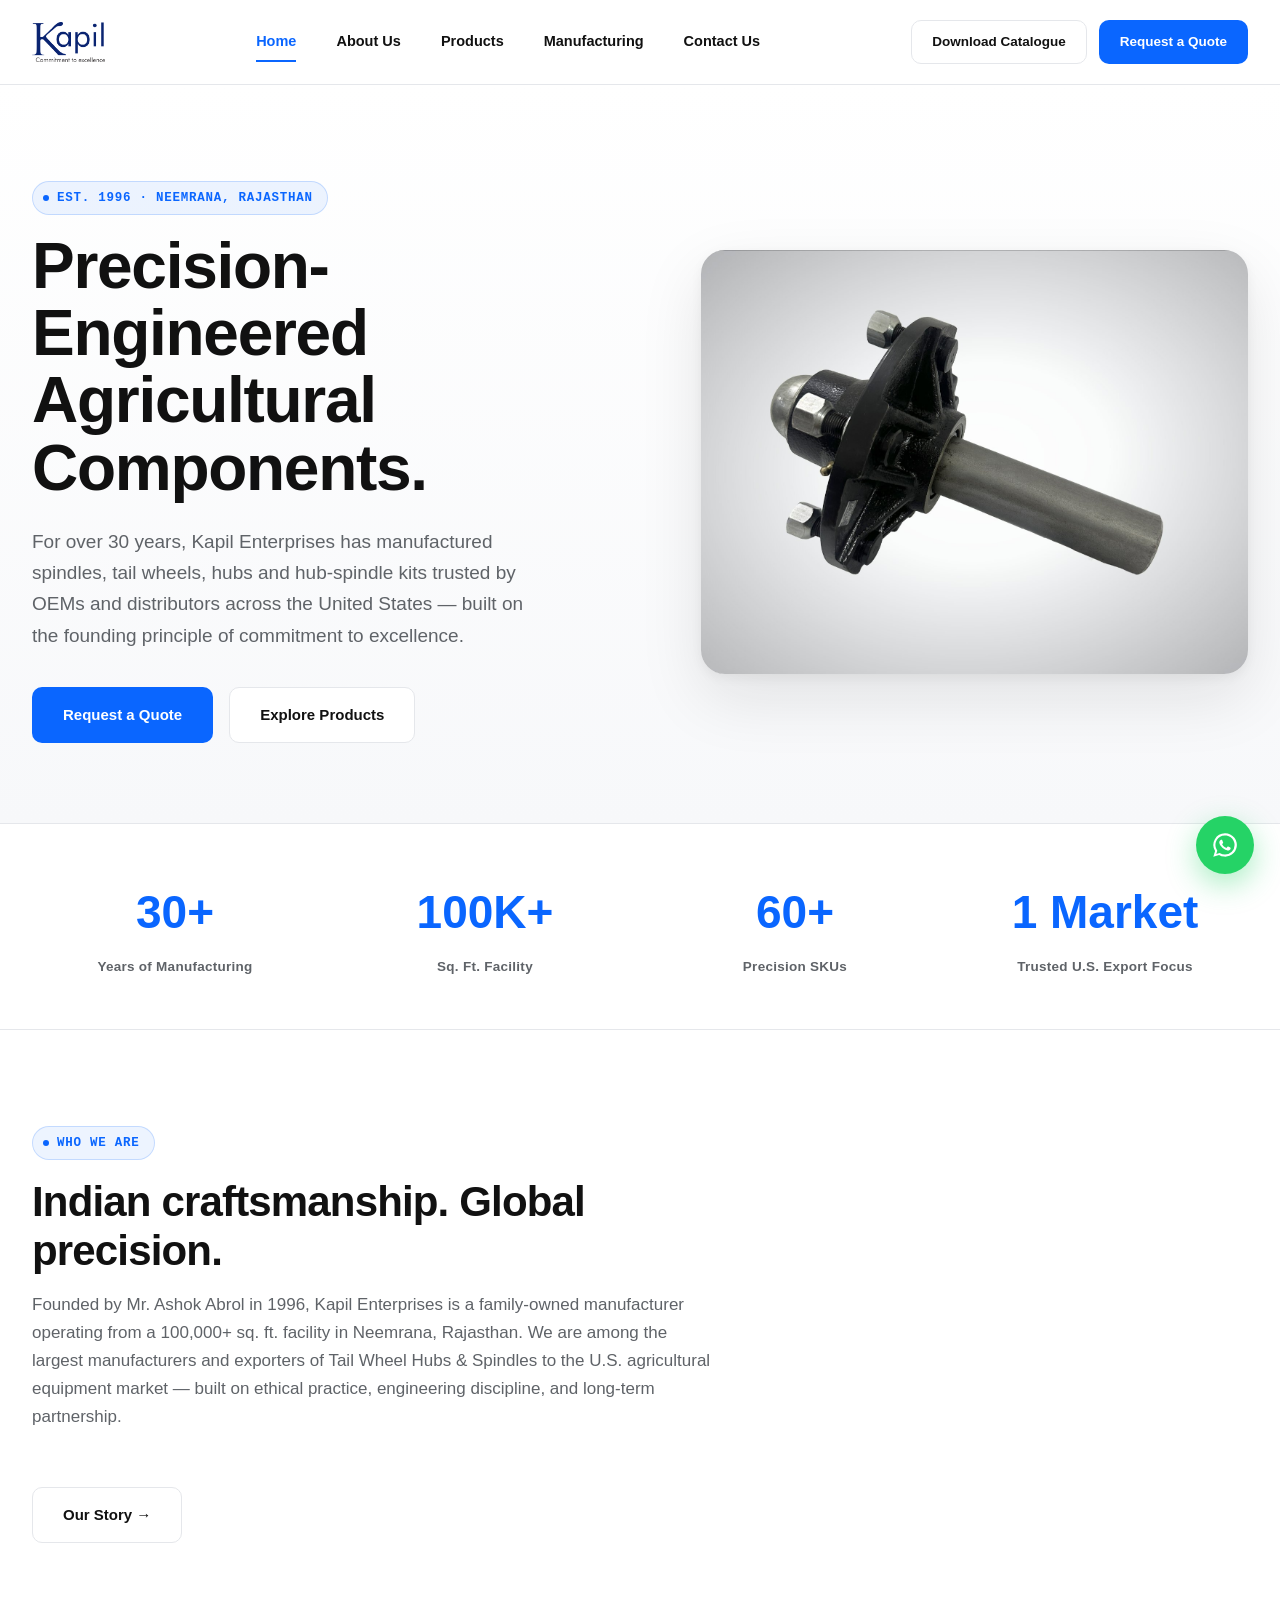
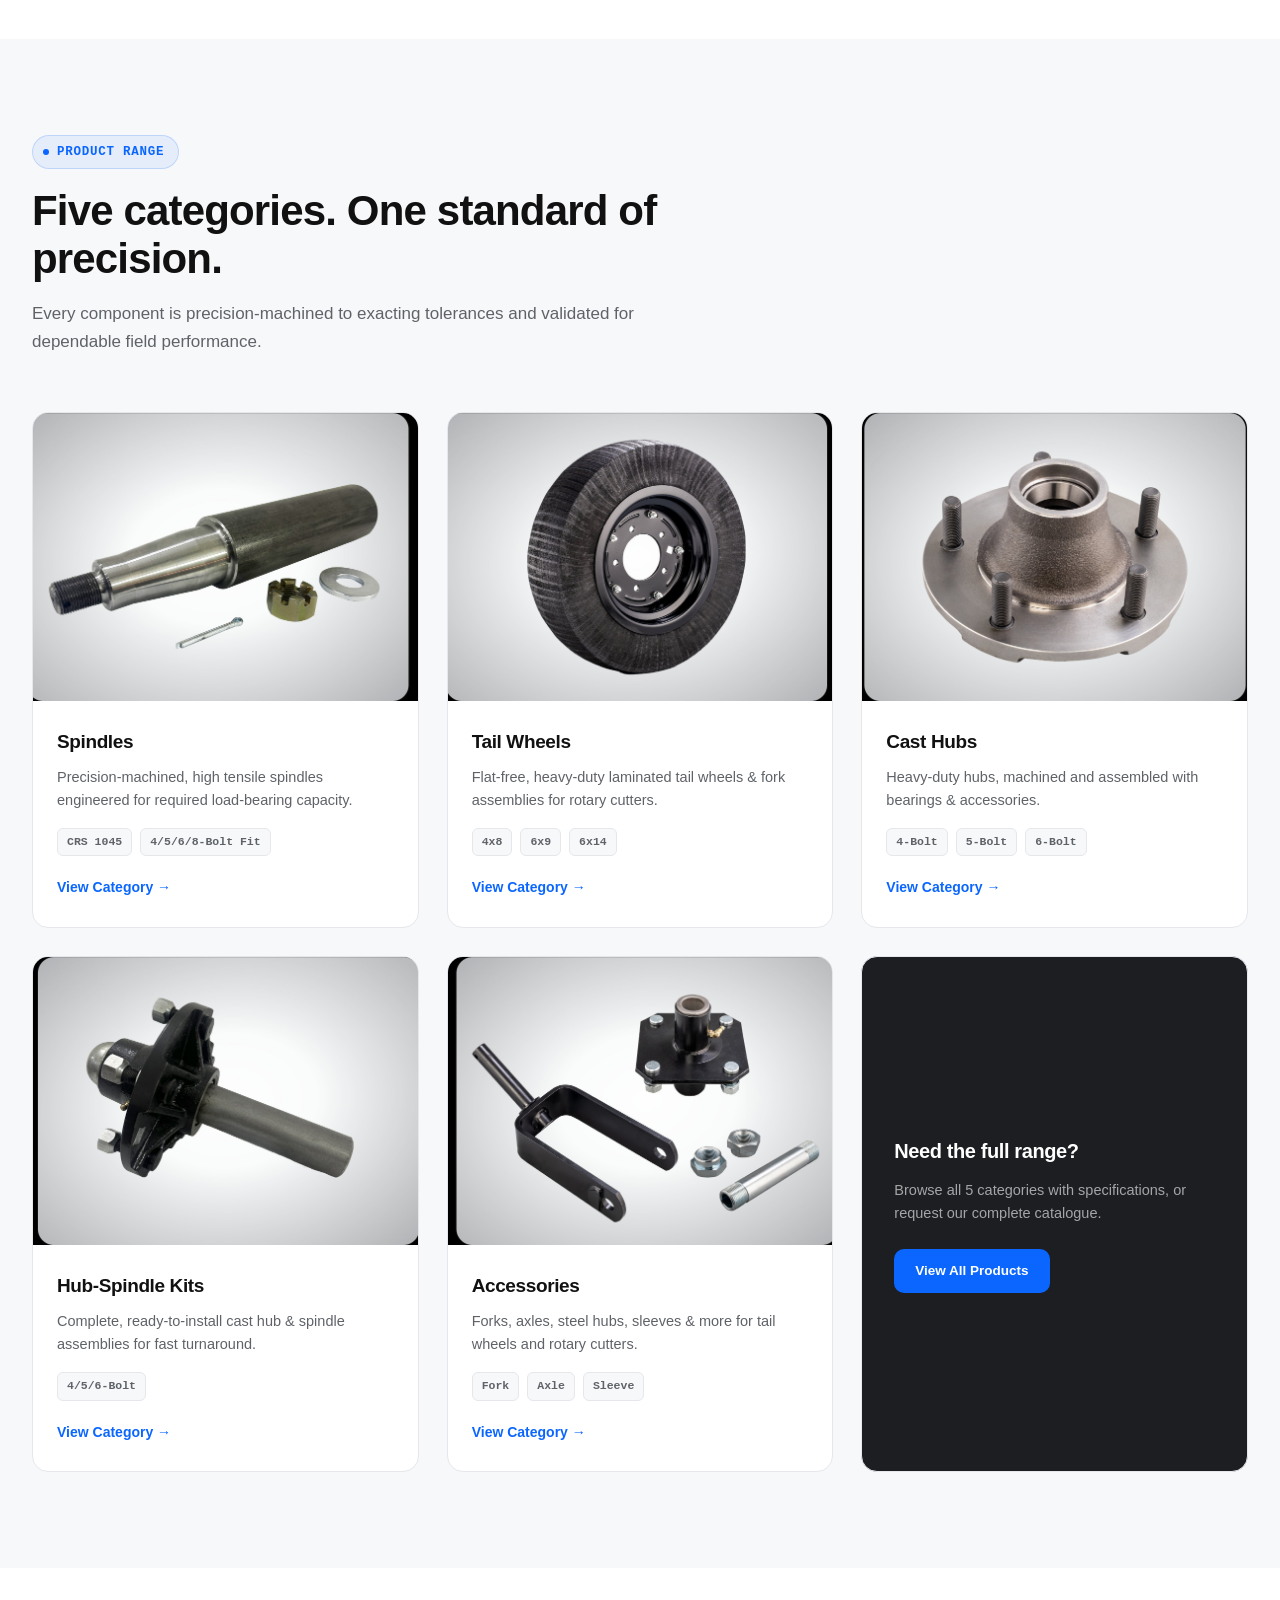
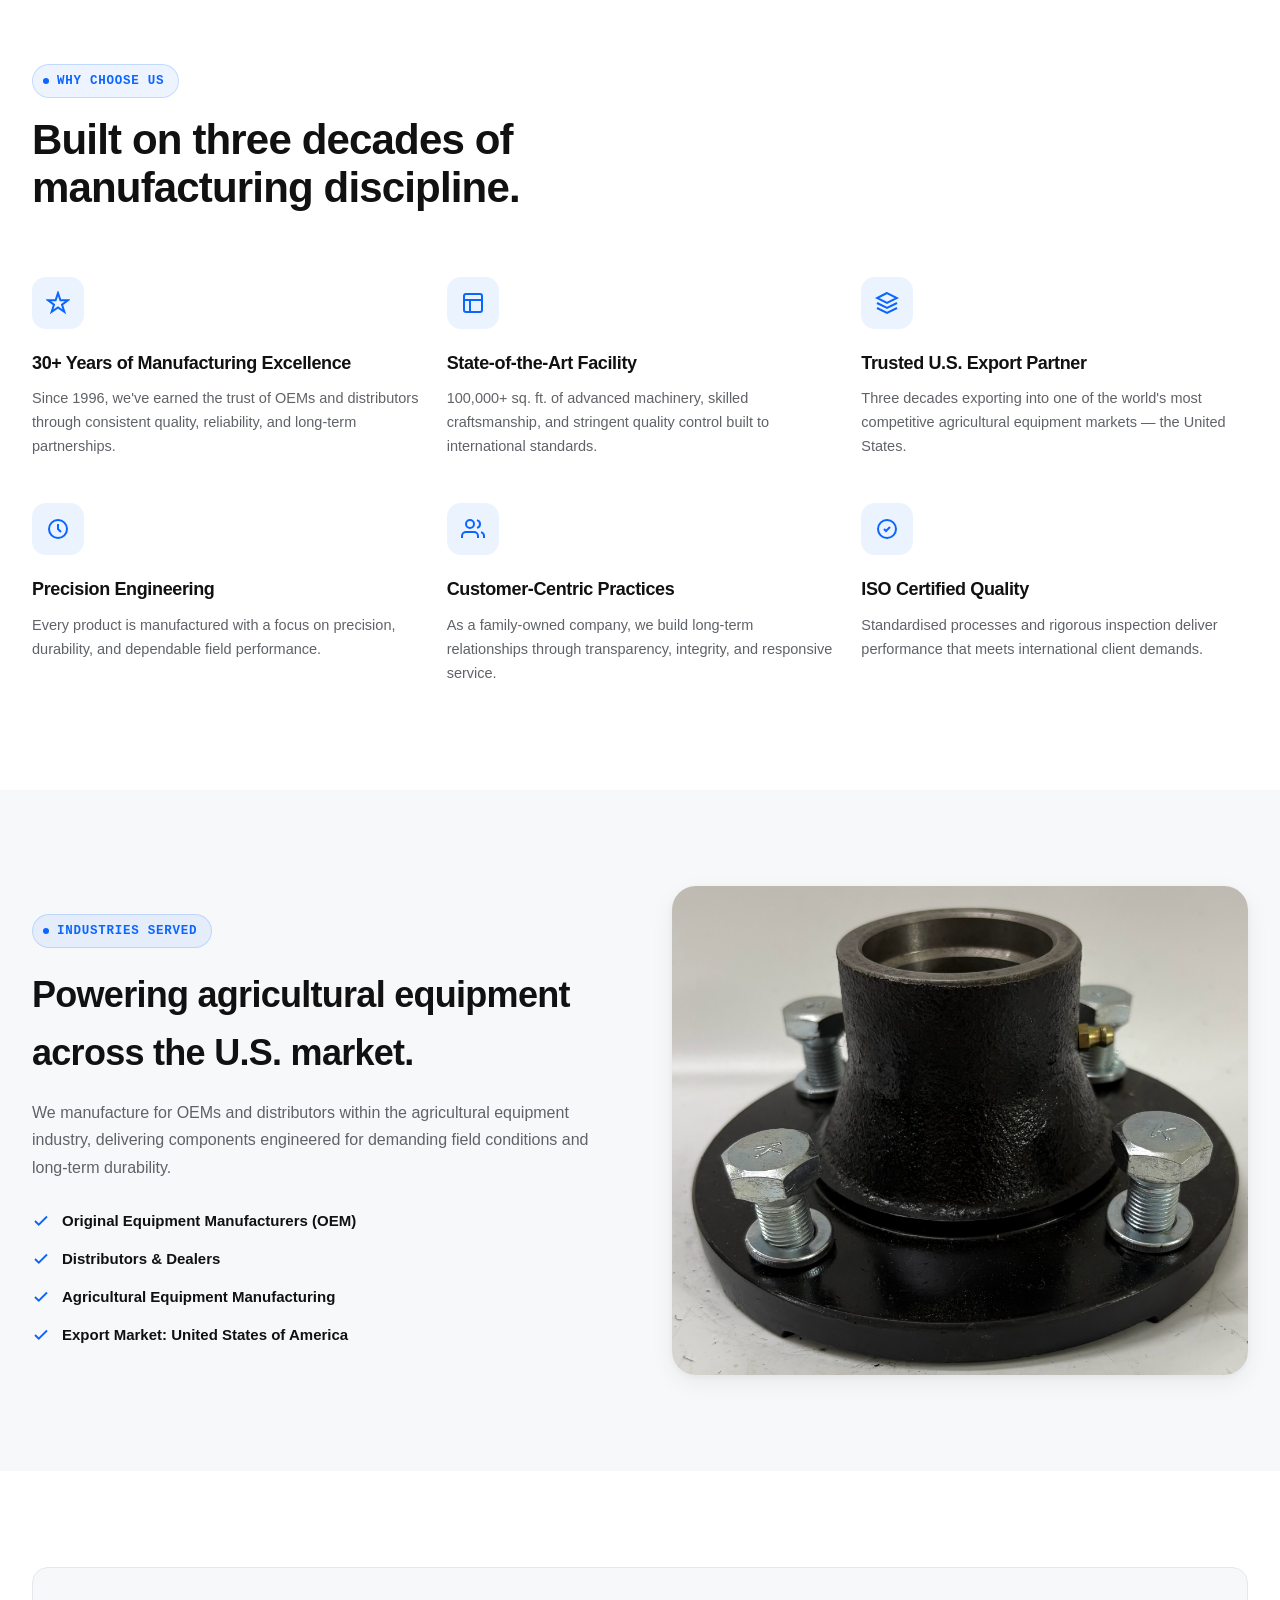
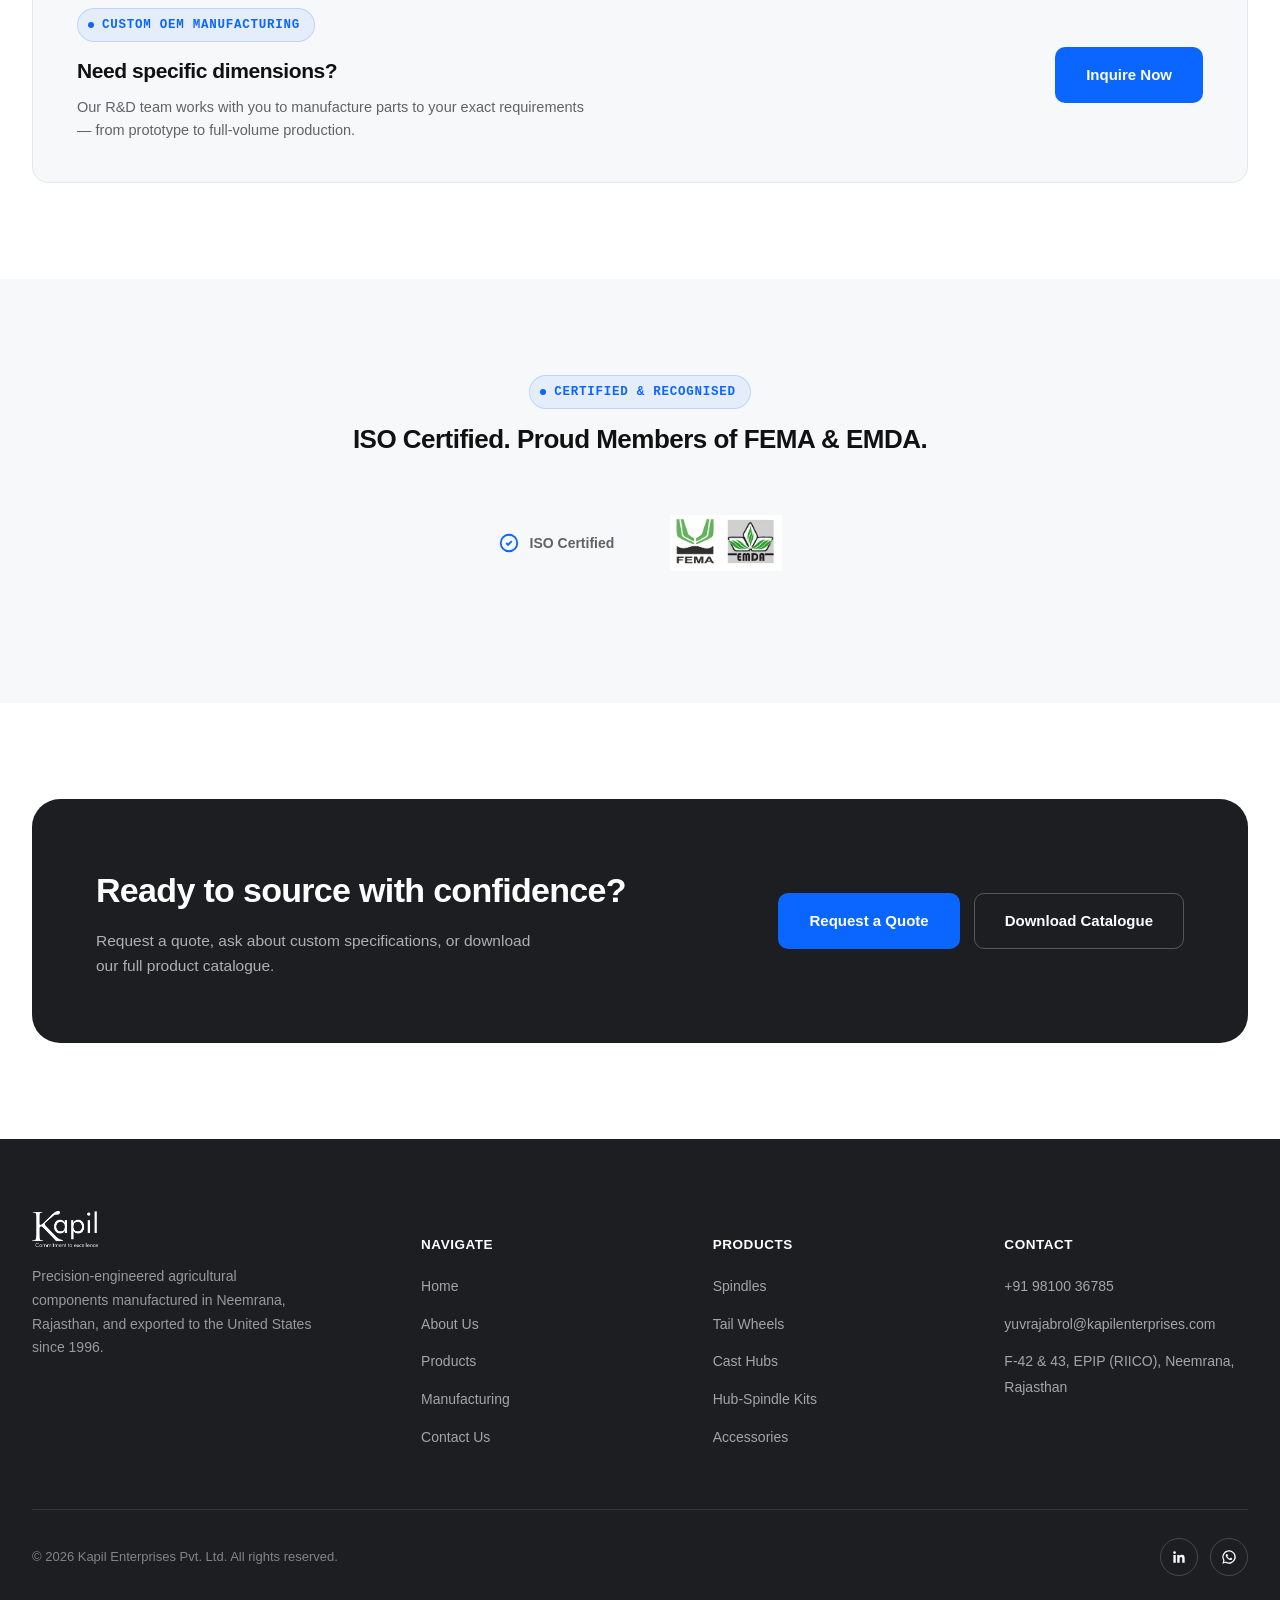
==== commit 87120de8: "Update index.html" ====
--- a/index.html
+++ b/index.html
@@ -340,6 +340,6 @@
   <svg width="28" height="28" viewBox="0 0 24 24" fill="#fff"><path d="M12 2a10 10 0 00-8.5 15.2L2 22l4.9-1.5A10 10 0 1012 2zm0 18.2a8.16 8.16 0 01-4.2-1.15l-.3-.18-3 .9.9-2.9-.2-.3A8.2 8.2 0 1120.2 12 8.2 8.2 0 0112 20.2zm4.5-6.15c-.24-.12-1.44-.71-1.66-.79s-.38-.12-.55.12-.63.79-.78.95-.29.18-.53.06a6.6 6.6 0 01-1.95-1.2 7.3 7.3 0 01-1.35-1.68c-.14-.24 0-.37.11-.5s.24-.28.35-.42a1.6 1.6 0 00.24-.4.44.44 0 000-.42c-.06-.12-.55-1.32-.75-1.8s-.4-.42-.55-.42h-.47a.9.9 0 00-.65.3 2.75 2.75 0 00-.86 2 4.78 4.78 0 001 2.5 10.9 10.9 0 004.2 3.7c1.47.63 2.05.7 2.79.6a2.4 2.4 0 001.57-1.1 1.9 1.9 0 00.13-1.1c-.06-.1-.22-.16-.45-.28z"/></svg>
 </a>
 
-<script src="js/main.js"></script>
+<script src="main.js"></script>
 </body>
 </html>
